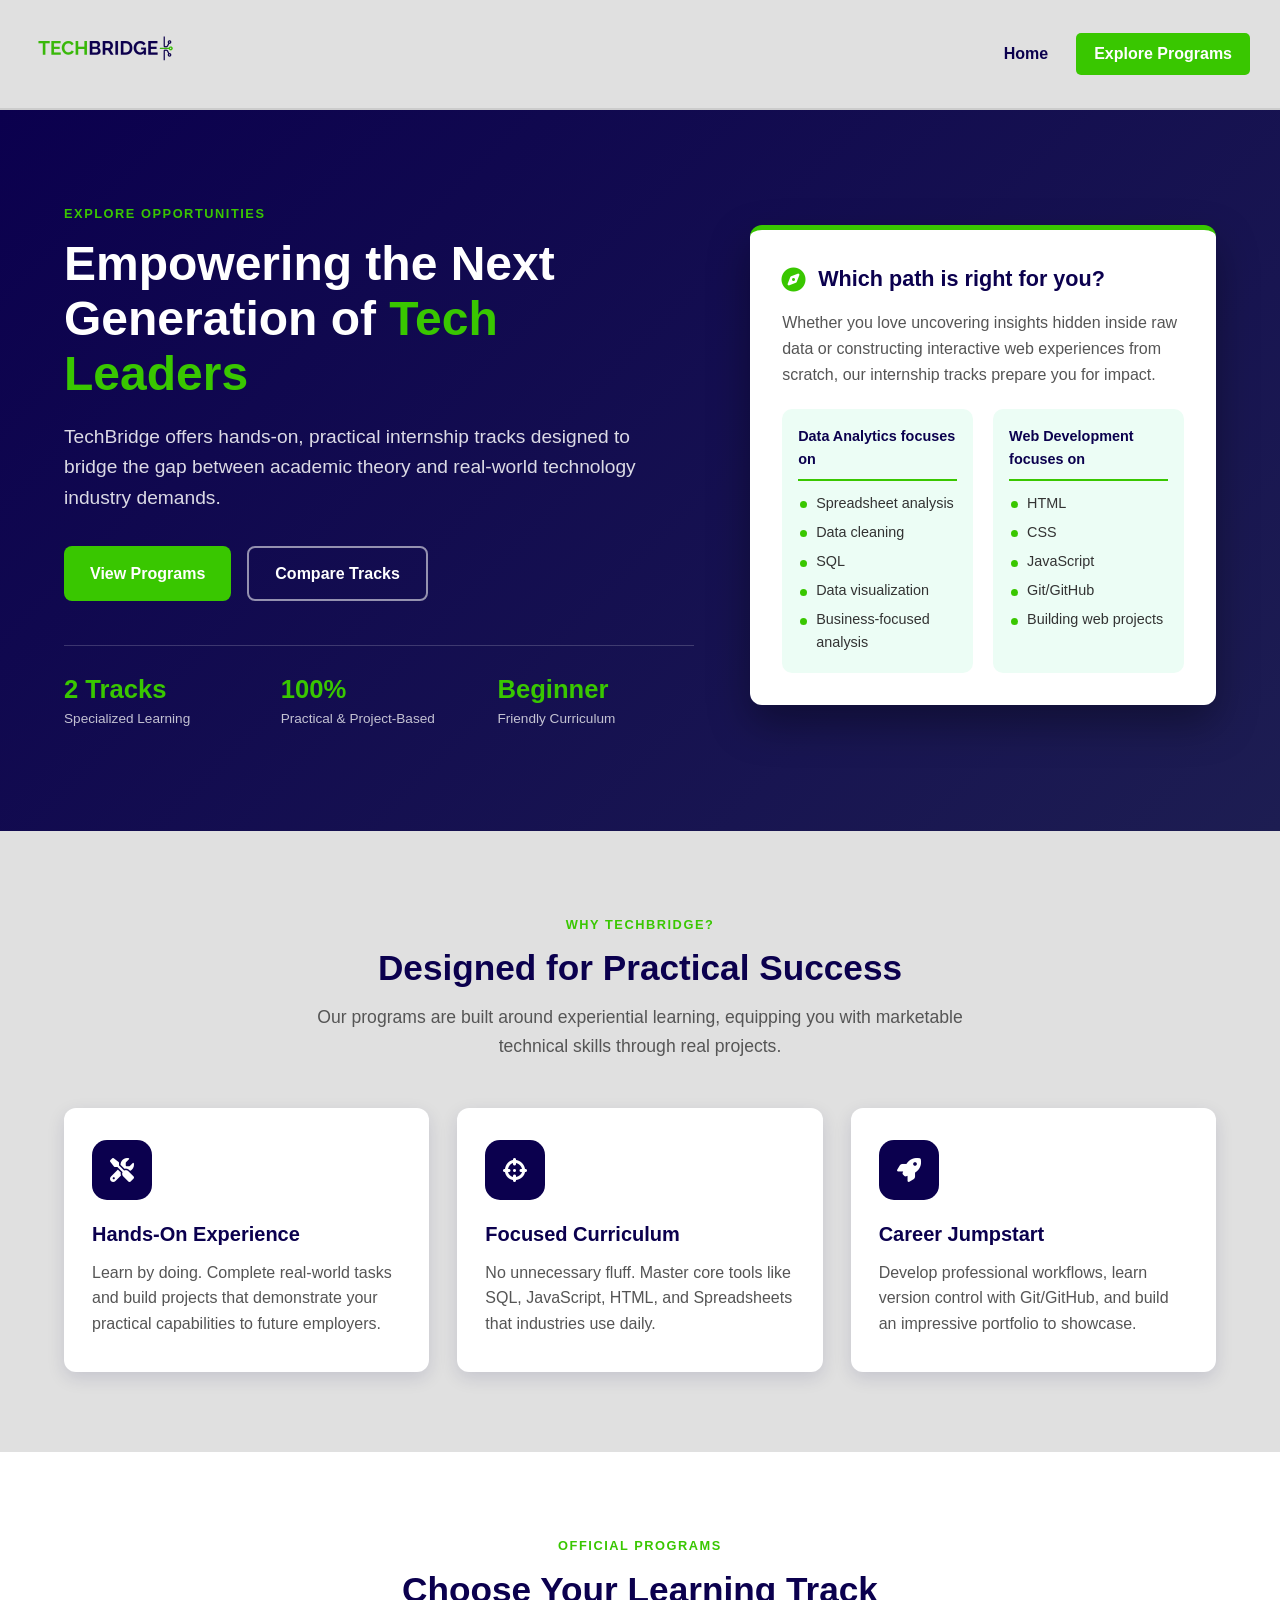
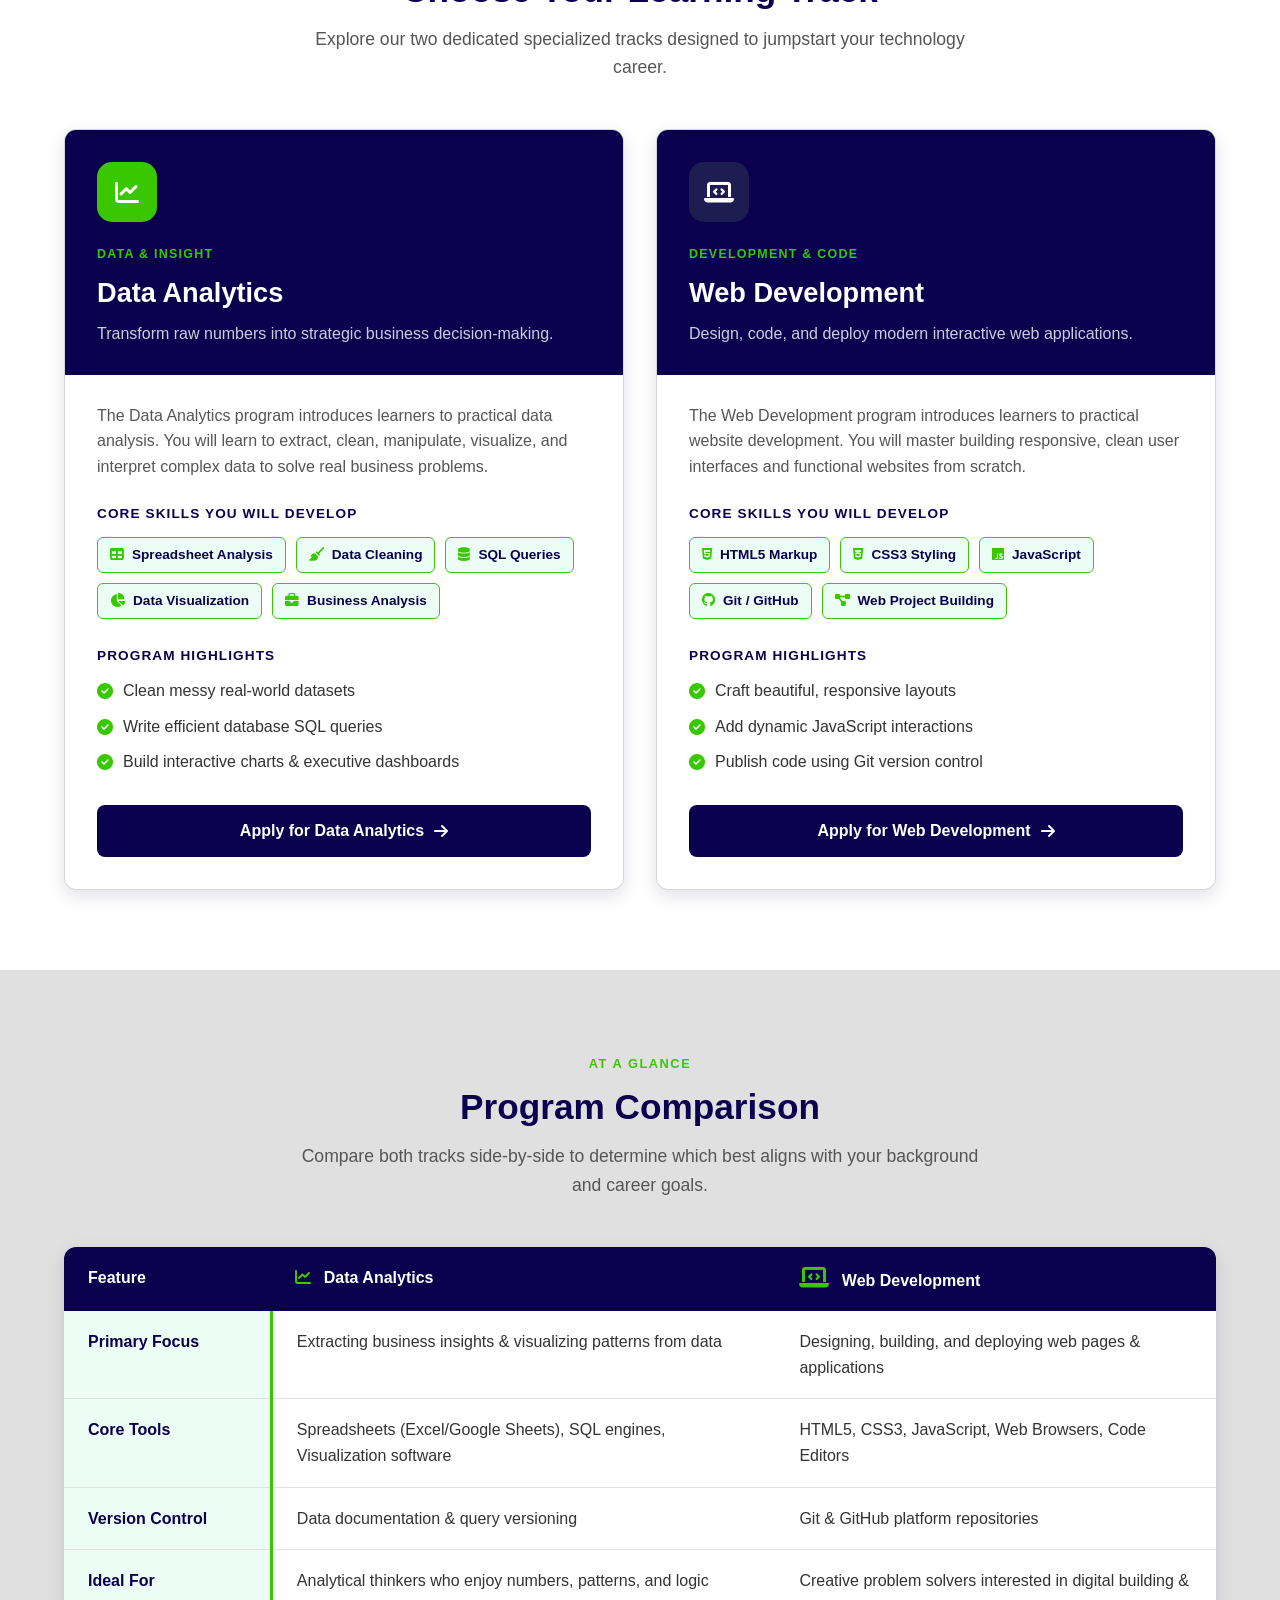
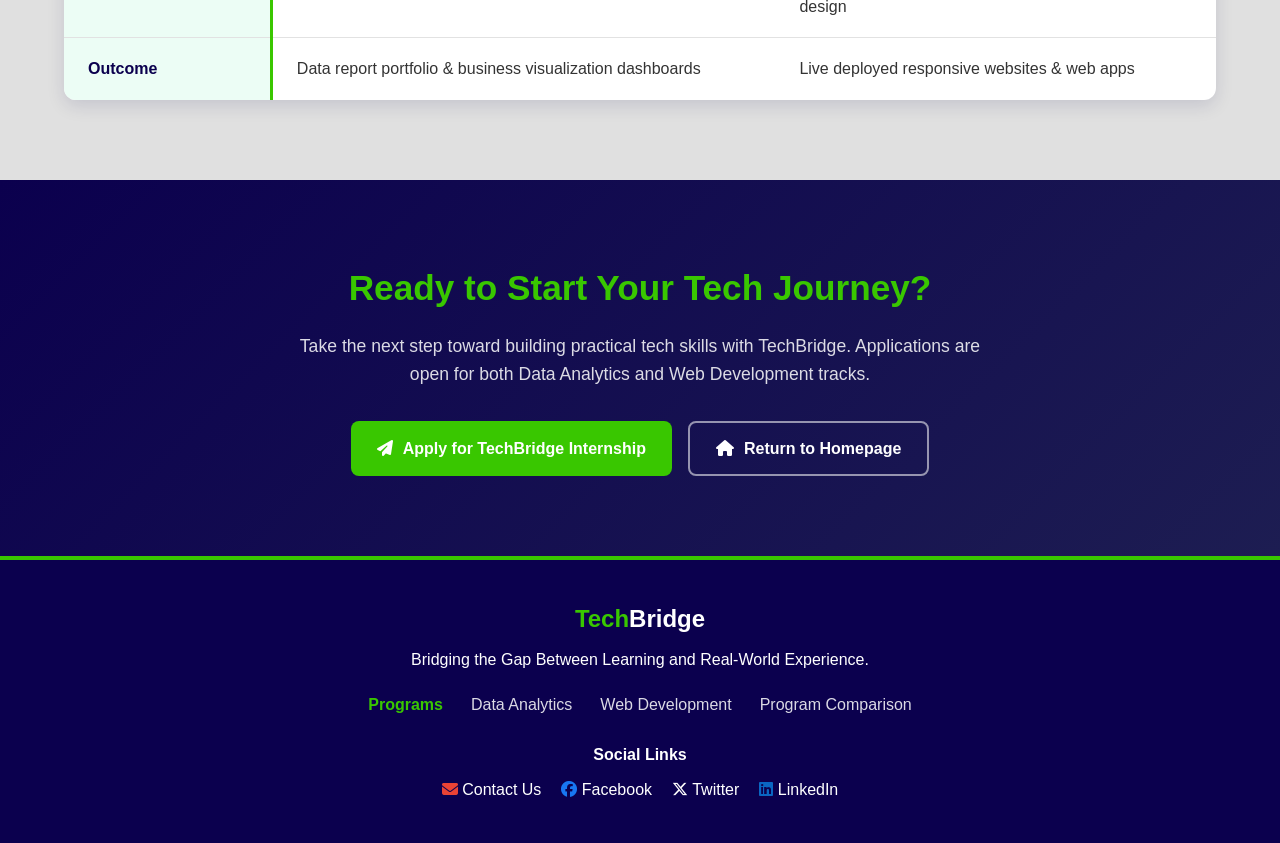
==== programs.html @ 1fd3723b "Add navigation and footer sections; create programs page with CSS styles" ====
<!DOCTYPE html>
<html lang="en">
<head>
    <meta charset="UTF-8">
    <meta name="viewport" content="width=device-width, initial-scale=1.0">
    <title>Programs | TechBridge</title>
    <link rel="stylesheet" href="https://cdnjs.cloudflare.com/ajax/libs/font-awesome/6.5.2/css/all.min.css">
    <link rel="shortcut icon" href="./images/techbridge-logo.png" type="image/x-icon">
    <link rel="stylesheet" href="index.css">
    <link rel="stylesheet" href="programs.css">
</head>
<body class="programs-page">
    <header>
        <a href="index.html" class="logo">
            <img src="./images/techbridge-logo.png" alt="Tech Bridge Logo" width="150" height="100" style="object-fit: cover;">
        </a>
        <nav class="navbar">
            <ul class="nav-links">
                <li><a href="index.html">Home</a></li>
                <li><a href="programs.html" class="nav-btn">Explore Programs</a></li>
            </ul>
        </nav>
    </header>

    <main>
        <!-- HERO -->
        <section class="pg-hero">
            <div class="container hero-layout">
                <div class="hero-content">
                    <span class="eyebrow">Explore Opportunities</span>
                    <h1>Empowering the Next Generation of <span>Tech Leaders</span></h1>
                    <p class="lead">
                        TechBridge offers hands-on, practical internship tracks designed to bridge the gap between academic theory and real-world technology industry demands.
                    </p>
                    <div class="hero-actions">
                        <a href="#tracks" class="btn btn-primary">View Programs</a>
                        <a href="#compare" class="btn btn-outline">Compare Tracks</a>
                    </div>
                    <div class="hero-stats">
                        <div class="stat">
                            <p class="stat-value">2 Tracks</p>
                            <small>Specialized Learning</small>
                        </div>
                        <div class="stat">
                            <p class="stat-value">100&#37;</p>
                            <small>Practical &amp; Project&#8209;Based</small>
                        </div>
                        <div class="stat">
                            <p class="stat-value">Beginner</p>
                            <small>Friendly Curriculum</small>
                        </div>
                    </div>
                </div>

                <aside class="path-card">
                    <div class="path-card-header">
                        <i class="fa-solid fa-compass"></i>
                        <h2>Which path is right for you?</h2>
                    </div>
                    <p>
                        Whether you love uncovering insights hidden inside raw data or constructing interactive web experiences from scratch, our internship tracks prepare you for impact.
                    </p>
                    <div class="path-lists">
                        <dl>
                            <dt>Data Analytics focuses on</dt>
                            <dd>Spreadsheet analysis</dd>
                            <dd>Data cleaning</dd>
                            <dd>SQL</dd>
                            <dd>Data visualization</dd>
                            <dd>Business-focused analysis</dd>
                        </dl>
                        <dl>
                            <dt>Web Development focuses on</dt>
                            <dd>HTML</dd>
                            <dd>CSS</dd>
                            <dd>JavaScript</dd>
                            <dd>Git/GitHub</dd>
                            <dd>Building web projects</dd>
                        </dl>
                    </div>
                </aside>
            </div>
        </section>

        <!-- WHY TECHBRIDGE -->
        <section class="pg-section why">
            <div class="container">
                <div class="section-heading">
                    <span class="eyebrow">Why TechBridge?</span>
                    <h2>Designed for Practical Success</h2>
                    <p>
                        Our programs are built around experiential learning, equipping you with marketable technical skills through real projects.
                    </p>
                </div>

                <div class="feature-grid">
                    <article class="feature-card">
                        <div class="icon-badge"><i class="fa-solid fa-screwdriver-wrench"></i></div>
                        <h3>Hands-On Experience</h3>
                        <p>Learn by doing. Complete real-world tasks and build projects that demonstrate your practical capabilities to future employers.</p>
                    </article>
                    <article class="feature-card">
                        <div class="icon-badge"><i class="fa-solid fa-crosshairs"></i></div>
                        <h3>Focused Curriculum</h3>
                        <p>No unnecessary fluff. Master core tools like SQL, JavaScript, HTML, and Spreadsheets that industries use daily.</p>
                    </article>
                    <article class="feature-card">
                        <div class="icon-badge"><i class="fa-solid fa-rocket"></i></div>
                        <h3>Career Jumpstart</h3>
                        <p>Develop professional workflows, learn version control with Git/GitHub, and build an impressive portfolio to showcase.</p>
                    </article>
                </div>
            </div>
        </section>

        <!-- TRACKS -->
        <section class="pg-section tracks" id="tracks">
            <div class="container">
                <div class="section-heading">
                    <span class="eyebrow">Official Programs</span>
                    <h2>Choose Your Learning Track</h2>
                    <p>Explore our two dedicated specialized tracks designed to jumpstart your technology career.</p>
                </div>

                <div class="track-grid">
                    <!-- Data Analytics -->
                    <article class="track-card">
                        <div class="track-header">
                            <div class="icon-badge icon-badge-green"><i class="fa-solid fa-chart-line"></i></div>
                            <span class="track-tag">Data &amp; Insight</span>
                            <h3>Data Analytics</h3>
                            <p>Transform raw numbers into strategic business decision-making.</p>
                        </div>
                        <div class="track-body">
                            <p class="track-description">
                                The Data Analytics program introduces learners to practical data analysis. You will learn to extract, clean, manipulate, visualize, and interpret complex data to solve real business problems.
                            </p>

                            <h4>Core Skills You Will Develop</h4>
                            <ul class="skill-list">
                                <li><i class="fa-solid fa-table"></i> Spreadsheet Analysis</li>
                                <li><i class="fa-solid fa-broom"></i> Data Cleaning</li>
                                <li><i class="fa-solid fa-database"></i> SQL Queries</li>
                                <li><i class="fa-solid fa-chart-pie"></i> Data Visualization</li>
                                <li><i class="fa-solid fa-briefcase"></i> Business Analysis</li>
                            </ul>

                            <h4>Program Highlights</h4>
                            <ul class="highlight-list">
                                <li><i class="fa-solid fa-circle-check"></i> Clean messy real-world datasets</li>
                                <li><i class="fa-solid fa-circle-check"></i> Write efficient database SQL queries</li>
                                <li><i class="fa-solid fa-circle-check"></i> Build interactive charts &amp; executive dashboards</li>
                            </ul>

                            <a href="https://forms.gle/8EbdSy5ttGfLZfjv5?utm_source=chatgpt.com" type="button" class="track-btn">Apply for Data Analytics <i class="fa-solid fa-arrow-right"></i></a>
                        </div>
                    </article>

                    <!-- Web Development -->
                    <article class="track-card">
                        <div class="track-header">
                            <div class="icon-badge"><i class="fa-solid fa-laptop-code"></i></div>
                            <span class="track-tag">Development &amp; Code</span>
                            <h3>Web Development</h3>
                            <p>Design, code, and deploy modern interactive web applications.</p>
                        </div>
                        <div class="track-body">
                            <p class="track-description">
                                The Web Development program introduces learners to practical website development. You will master building responsive, clean user interfaces and functional websites from scratch.
                            </p>

                            <h4>Core Skills You Will Develop</h4>
                            <ul class="skill-list">
                                <li><i class="fa-brands fa-html5"></i> HTML5 Markup</li>
                                <li><i class="fa-brands fa-css3-alt"></i> CSS3 Styling</li>
                                <li><i class="fa-brands fa-js"></i> JavaScript</li>
                                <li><i class="fa-brands fa-github"></i> Git / GitHub</li>
                                <li><i class="fa-solid fa-diagram-project"></i> Web Project Building</li>
                            </ul>

                            <h4>Program Highlights</h4>
                            <ul class="highlight-list">
                                <li><i class="fa-solid fa-circle-check"></i> Craft beautiful, responsive layouts</li>
                                <li><i class="fa-solid fa-circle-check"></i> Add dynamic JavaScript interactions</li>
                                <li><i class="fa-solid fa-circle-check"></i> Publish code using Git version control</li>
                            </ul>

                            <a target="_blank" href="https://forms.gle/8EbdSy5ttGfLZfjv5?utm_source=chatgpt.com" type="button" class="track-btn">Apply for Web Development <i class="fa-solid fa-arrow-right"></i></a>
                        </div>
                    </article>
                </div>
            </div>
        </section>

        <!-- COMPARISON -->
        <section class="pg-section compare" id="compare">
            <div class="container">
                <div class="section-heading">
                    <span class="eyebrow">At A Glance</span>
                    <h2>Program Comparison</h2>
                    <p>Compare both tracks side-by-side to determine which best aligns with your background and career goals.</p>
                </div>

                <div class="table-wrap">
                    <table class="compare-table">
                        <thead>
                            <tr>
                                <th scope="col">Feature</th>
                                <th scope="col"><i class="fa-solid fa-chart-line"></i> Data Analytics</th>
                                <th scope="col"><i class="fa-solid fa-laptop-code"></i> Web Development</th>
                            </tr>
                        </thead>
                        <tbody>
                            <tr>
                                <th scope="row">Primary Focus</th>
                                <td>Extracting business insights &amp; visualizing patterns from data</td>
                                <td>Designing, building, and deploying web pages &amp; applications</td>
                            </tr>
                            <tr>
                                <th scope="row">Core Tools</th>
                                <td>Spreadsheets (Excel/Google Sheets), SQL engines, Visualization software</td>
                                <td>HTML5, CSS3, JavaScript, Web Browsers, Code Editors</td>
                            </tr>
                            <tr>
                                <th scope="row">Version Control</th>
                                <td>Data documentation &amp; query versioning</td>
                                <td>Git &amp; GitHub platform repositories</td>
                            </tr>
                            <tr>
                                <th scope="row">Ideal For</th>
                                <td>Analytical thinkers who enjoy numbers, patterns, and logic</td>
                                <td>Creative problem solvers interested in digital building &amp; design</td>
                            </tr>
                            <tr>
                                <th scope="row">Outcome</th>
                                <td>Data report portfolio &amp; business visualization dashboards</td>
                                <td>Live deployed responsive websites &amp; web apps</td>
                            </tr>
                        </tbody>
                    </table>
                </div>
            </div>
        </section>

        <!-- CALL TO ACTION -->
        <section class="pg-cta">
            <div class="container cta-inner">
                <h2>Ready to Start Your Tech Journey?</h2>
                <p>Take the next step toward building practical tech skills with TechBridge. Applications are open for both Data Analytics and Web Development tracks.</p>
                <div class="cta-actions">
                    <a target="_blank" href="https://forms.gle/8EbdSy5ttGfLZfjv5?utm_source=chatgpt.com" type="button" class="btn btn-primary"><i class="fa-solid fa-paper-plane"></i> Apply for TechBridge Internship</a>
                    <a href="index.html" class="btn btn-outline"><i class="fa-solid fa-house"></i> Return to Homepage</a>
                </div>
            </div>
        </section>
    </main>

    <section class="footer-section">
        <footer>
            <h2>Tech<span>Bridge</span></h2>
            <p>Bridging the Gap Between Learning and Real-World Experience.</p>
            <div class="footer-programs">
                <dl>
                    <dt><a href="programs.html">Programs</a></dt>
                    <dd><a href="#tracks">Data Analytics</a></dd>
                    <dd><a href="#tracks">Web Development</a></dd>
                    <dd><a href="#compare">Program Comparison</a></dd>
                </dl>
            </div>
            <div class="footer-links">
                <p>Social Links</p>
                <ul class="footer-social-links">
                    <li>
                        <a target="_blank" href="mailto:techbridgebaslink@gmail.com">
                        <i class="fa-solid fa-envelope icon"></i> Contact Us
                        </a>
                    </li>
                    <li>
                        <a target="_blank" href="https://www.facebook.com/p/Baselink-Services-100066771475783/">
                        <i class="fa-brands fa-facebook icon"></i> Facebook
                        </a>
                    </li>
                    <li>
                        <a target="_blank" href="https://twitter.com/techbridge">
                        <i class="fa-brands fa-x-twitter icon"></i> Twitter
                        </a>
                    </li>
                    <li>
                        <a target="_blank" href="https://www.linkedin.com/company/techbridge-services/">
                        <i class="fa-brands fa-linkedin icon"></i> LinkedIn
                        </a>
                    </li>
                </ul>
            </div>
        </footer>
    </section>
</body>
</html>
---- index.css ----
* {
    margin: 0;
    border: 0;
    box-sizing: border-box;
}

:root {
    --primary-color: #39c700;
    --secondary-color: #0b004e;
    --accent-color: white;
    --background-color: #E0E0E0;
}

a {
    text-decoration: none;
    color: inherit;
}

body {
    font-family: Arial, sans-serif;
    line-height: 1.6;
    background-color: var(--background-color);
    color: #333;
}

header {
    border-bottom: 2px solid #ccc;
    position: sticky;
    top: 0;
    background-color: var(--background-color);
    display: flex;
    justify-content: space-between;
    align-items: center;
    padding: 0 30px;
    margin-bottom: 20px;
    z-index: 50;
}

.navbar {
    display: flex;
    align-items: center;
}

.nav-links {
    list-style: none;
    padding: 0;
    display: flex;
    align-items: center;
    gap: 10px;
}

.nav-links a {
    display: inline-block;
    padding: 8px 18px;
    border-radius: 5px;
    font-weight: bold;
    color: var(--secondary-color);
    transition: background-color 0.3s ease, color 0.3s ease;
}

.nav-links a:hover {
    background-color: rgba(11, 0, 78, 0.08);
    color: var(--primary-color);
}

.nav-links a.nav-btn {
    background-color: var(--primary-color);
    color: var(--accent-color);
}

.nav-links a.nav-btn:hover {
    background-color: #2a9400;
    color: var(--accent-color);
}

@media (max-width: 768px) {
    header {
        padding: 0 15px;
    }

    .nav-links {
        gap: 4px;
    }

    .nav-links a {
        padding: 6px 10px;
        font-size: 0.9rem;
    }
}

.hero {
    display: flex;
    flex-direction: column;
    align-items: center;
    justify-content: center;
    margin-bottom: 20px;
    gap: 20px;
    padding: 20px;
}

.hero-title {
    font-size: 2.5rem;
    color: var(--secondary-color);
}

.hero-title span {
    color: var(--primary-color);
}

.hero-description {
    font-size: large;
}

.tagline {
    font-size: 1.2rem;
    color: #555;
    margin-top: 10px;
    border-left: 3px solid var(--primary-color);
    padding-left: 10px;
    border-top-left-radius: 5px;
    border-bottom-left-radius: 5px;
}

.hero-buttons {
    display: flex;
    gap: 15px;
    margin-top: 20px;
}

.hero-button {
    display: inline-block;
    background-color: var(--primary-color);
    color: var(--accent-color);
    padding: 10px 20px;
    border-radius: 5px;
}

.fa-clock {
    color: #0a6cff;
}

.fa-bullseye {
    color: #ef4444;
}

.fa-certificate {
    color: #f59e0b;
}

.fa-users {
    color: #25d366;
}

.fa-com {
    color: var(--accent-color);
}

.overview-section {
    padding: 20px;
    width: 100%;
    max-width: 1200px;
    margin: 0 auto;
}

.overview {
    border-radius: 10px;
    padding: 20px;
    background-color: var(--secondary-color);
    color: var(--accent-color);
    box-shadow: 0 6px 10px rgba(0, 0, 0, 0.8);
}

.overview h2 {
    margin-bottom: 15px;
    color: var(--primary-color);
}

.overview div {
    margin-bottom: 10px;
    display: flex;
    align-items: center;
    gap: 10px;
}

.programs {
    display: flex;
    flex-wrap: wrap;
    justify-content: space-around;
    padding: 20px;
    width: 100%;
    max-width: 1200px;
    margin: 0 auto;
}

.programs-header {
    text-align: center;
    margin-bottom: 20px;
}

.program-cards {
    display: flex;
    flex-direction: row;
    gap: 20px;
}

.program-card {
    border: 1px solid #ccc;
    border-radius: 10px;
    width: 430px;
    padding: 30px;
    margin: 10px;
    background-color: var(--accent-color);
    box-shadow: 0 6px 10px rgba(0, 0, 0, 0.8);
    transition: transform 0.3s ease, border-color 0.3s ease;
}

.program-card:hover {
    transform: scale(.97);
    border: 1px solid var(--primary-color);
}

.program-header-tag {
    color: var(--primary-color);
}

.program-header-description {
    font-size: 1.25rem;
    color: var(--secondary-color);
}

.program-icon {
    background-color: var(--secondary-color);
    color: var(--accent-color);
    width: 60px;
    height: 60px;
    display: flex;
    align-items: center;
    justify-content: center;
    border-radius: 25%;
    margin: 10px 0;
}

.program-icon-data {
    background-color: var(--primary-color);
    color: var(--accent-color);
    width: 60px;
    height: 60px;
    display: flex;
    align-items: center;
    justify-content: center;
    border-radius: 25%;
    margin: 10px 0;
}

.fa-laptop-code {
    font-size: 1.5rem;
    color: var(--accent-color);
}

.fa-chart-line {
    color: var(--accent-color);
}

.program-card-data {
    display: flex;
    flex-direction: column;
    align-items: center;
    justify-content: center;
    gap: 10px;
}

.program-card-title {
    font-size: 1.5rem;
    margin-bottom: 10px;
    color: var(--secondary-color);
    font-weight: bold;
}

.program-card-skills span {
    display: inline-block;
    border: 1px solid var(--primary-color);
    color: var(--secondary-color);
    padding: 5px 10px;
    border-radius: 5px;
    margin: 5px 0;
    font-size: 12.5px;
    font-weight: bold;
}

.program-card-button {
    align-self: flex-start;
    background-color: var(--secondary-color);
    color: var(--accent-color);
    width: 100%;
    font-size: 1rem;
    padding: 10px 20px;
    border-radius: 5px;
    margin-top: 10px;
}

.internship-section {
    background-color: var(--secondary-color);
    color: var(--accent-color);
    padding: 20px;
    display: flex;
    flex-direction: column;
    align-items: center;
    gap: 40px;
}

.internship h2 {
    font-size: 3rem;
}

.internship-title {
    color: var(--primary-color);
    margin-bottom: 10px;
    font-size: .85rem;
    text-transform: uppercase;
}

.internship-description {
    font-size: 1.2rem;
    margin-bottom: 15px;
}

.fa-award {
    color: #f59e0b;
}

.internship-benefits {
    display: flex;
    flex-direction: column;
    gap: 10px;
    border: 1px solid transparent;
    padding: 20px;
    border-radius: 10px;
    background-color: rgb(29, 29, 82);
    margin-bottom: 15px;
}

.internship-benefit-header {
    font-size: 1.5rem;
    display: flex;
    align-items: center;
    gap: 10px;
    justify-content: center;
    margin-bottom: 10px;
    color: var(--primary-color);
}

.internship-framework {
    background-color: var(--accent-color);
    border-radius: 20px;
    padding: 20px;
    width: 30%;
}

.internship-framework h3 {
    color: var(--secondary-color);
    padding: 10px;
    font-size: 1.5rem;
    margin-bottom: 10px;
    border-bottom: 1px solid var(--primary-color);
    border-bottom-left-radius: 10px;
    border-bottom-right-radius: 10px;
}

.framework-benefits {
    color: var(--secondary-color);
    display: flex;
    flex-direction: column;
    gap: 10px;
}

.framework-benefit {
    display: flex;
    align-items: center;
    gap: 10px;
}

.fa-check {
    color: var(--primary-color);
}

.connect-section {
    background-color: #ECFDF5;
    color: var(--secondary-color);
}

.connect {
    display: flex;
    flex-direction: column;
    align-items: center;
    justify-content: center;
    padding: 20px;
    gap: 20px;
}

.fa-whatsapp {
    color: #25d366;
    font-size: 5rem;
}

.footer-section {
    background-color: var(--secondary-color);
    color: var(--accent-color);
    padding: 40px 20px;
    text-align: center;
}

footer h2 {
    color: var(--primary-color);
}

footer h2 > span {
    color: var(--accent-color);
}

.footer-section h2 {
    margin-bottom: 8px;
}

.footer-section p {
    margin-bottom: 20px;
}

.footer-links p {
    font-weight: bold;
    margin-bottom: 10px;
}

.footer-social-links {
    list-style: none;
    padding: 0;
    margin: 0;
    display: flex;
    justify-content: center;
    gap: 20px;
    flex-wrap: wrap;
}

.footer-social-links a {
    text-decoration: none;
    color: inherit;
    transition: opacity 0.3s ease;
}

.footer-social-links a:hover {
    opacity: 0.7;
}

.fa-envelope { color: #ea4335; }
.fa-facebook { color: #1877f2; }
.fa-x-twitter { color: #fffefe; }
.fa-linkedin { color: #0a66c2; }

@media (max-width: 768px) {
    .program-cards {
        flex-direction: column;
        align-items: center;
    }

    .program-card {
        width: 100%;
        max-width: 430px;
        box-sizing: border-box;
    }

    .internship-framework {
        width: 100%;
    }
}

@keyframes fade-in-down {
    from { opacity: 0; translate: 0 -60px; }
    to   { opacity: 1; translate: 0 0; }
}

.hero > * {
    animation: fade-in-down 0.8s ease both;
}
.hero > :nth-child(2) { animation-delay: 0.15s; }
.hero > :nth-child(3) { animation-delay: 0.3s; }
.hero > :nth-child(4) { animation-delay: 0.45s; }

@supports (animation-timeline: view()) {
    .overview,
    .programs-header,
    .program-card,
    .internship,
    .internship-framework,
    .connect {
        animation: fade-in-down linear both;
        animation-timeline: view();
        animation-range: entry 0% entry 60%;
    }
}

.hero-button,
.program-card-button {
    background-image: linear-gradient(var(--hover-color), var(--hover-color));
    background-repeat: no-repeat;
    background-position: left;
    background-size: 0% 100%;
    transition: background-size 0.4s ease;
    cursor: pointer;
    text-align: center;
}

.hero-button {
    --hover-color: #2a9400; 
}

.program-card-button {
    --hover-color: var(--primary-color); 
}

.hero-button:hover,
.program-card-button:hover {
    background-size: 100% 100%;
}
---- programs.css ----
:root {
    --navy-soft: #1d1d52;          
    --green-dark: #2a9400;         
    --green-tint: #ECFDF5;         
    --text-muted: #555;
    --card-shadow: 0 6px 18px rgba(11, 0, 78, 0.12);
    --card-shadow-hover: 0 12px 28px rgba(11, 0, 78, 0.22);
    --radius: 12px;
}

html {
    scroll-behavior: smooth;
    scroll-padding-top: 90px;      
}

.container {
    width: 100%;
    max-width: 1200px;
    margin: 0 auto;
    padding: 0 24px;
}

/* ---------- Shared typography ---------- */

.eyebrow {
    display: inline-block;
    font-size: 0.8rem;
    font-weight: bold;
    letter-spacing: 0.12em;
    text-transform: uppercase;
    color: var(--primary-color);
    margin-bottom: 12px;
}

.section-heading {
    max-width: 700px;
    margin: 0 auto 48px;
    text-align: center;
}

.section-heading h2 {
    font-size: 2.2rem;
    line-height: 1.2;
    color: var(--secondary-color);
    margin-bottom: 14px;
}

.section-heading p {
    font-size: 1.1rem;
    color: var(--text-muted);
}

.pg-section {
    padding: 80px 0;
}

/* ---------- Buttons ---------- */

.btn,
.track-btn {
    display: inline-flex;
    align-items: center;
    justify-content: center;
    gap: 10px;
    font-family: inherit;
    font-size: 1rem;
    font-weight: bold;
    padding: 13px 26px;
    border-radius: 8px;
    cursor: pointer;
    transition: background-color 0.3s ease, color 0.3s ease,
                border-color 0.3s ease, transform 0.2s ease;
}

.btn:hover,
.track-btn:hover {
    transform: translateY(-2px);
}

.btn-primary {
    background-color: var(--primary-color);
    color: var(--accent-color);
}

.btn-primary:hover {
    background-color: var(--green-dark);
}

.btn-outline {
    background-color: transparent;
    color: var(--accent-color);
    border: 2px solid rgba(255, 255, 255, 0.55);
}

.btn-outline:hover {
    border-color: var(--primary-color);
    color: var(--primary-color);
}

/* ---------- Hero ---------- */

.pg-hero {
    background: linear-gradient(135deg, var(--secondary-color) 0%, var(--navy-soft) 100%);
    color: var(--accent-color);
    padding: 90px 0 100px;
    margin-top: -20px;   
}

.hero-layout {
    display: grid;
    grid-template-columns: 1.15fr 0.85fr;
    gap: 56px;
    align-items: center;
}

.hero-content h1 {
    font-size: 3rem;
    line-height: 1.15;
    margin-bottom: 20px;
}

.hero-content h1 span {
    color: var(--primary-color);
}

.lead {
    font-size: 1.2rem;
    color: rgba(255, 255, 255, 0.85);
    max-width: 580px;
}

.hero-actions {
    display: flex;
    flex-wrap: wrap;
    gap: 16px;
    margin: 32px 0 44px;
}

.hero-stats {
    display: grid;
    grid-template-columns: repeat(3, 1fr);
    gap: 20px;
    padding-top: 28px;
    border-top: 1px solid rgba(255, 255, 255, 0.18);
}

.stat-value {
    font-size: 1.6rem;
    font-weight: bold;
    color: var(--primary-color);
    line-height: 1.2;
}

.stat small {
    color: rgba(255, 255, 255, 0.75);
    font-size: 0.85rem;
}

/* "Which path" card inside hero */

.path-card {
    background-color: var(--accent-color);
    color: #333;
    border-radius: var(--radius);
    padding: 32px;
    border-top: 5px solid var(--primary-color);
    box-shadow: 0 18px 40px rgba(0, 0, 0, 0.35);
}

.path-card-header {
    display: flex;
    align-items: center;
    gap: 12px;
    margin-bottom: 14px;
}

.path-card-header i {
    font-size: 1.5rem;
    color: var(--primary-color);
}

.path-card-header h2 {
    font-size: 1.35rem;
    color: var(--secondary-color);
}

.path-card > p {
    color: var(--text-muted);
    margin-bottom: 22px;
}

.path-lists {
    display: grid;
    grid-template-columns: 1fr 1fr;
    gap: 20px;
}

.path-lists dl {
    background-color: var(--green-tint);
    border-radius: 10px;
    padding: 16px;
}

.path-lists dt {
    font-weight: bold;
    font-size: 0.9rem;
    color: var(--secondary-color);
    margin-bottom: 8px;
    padding-bottom: 8px;
    border-bottom: 2px solid var(--primary-color);
}

.path-lists dd {
    font-size: 0.9rem;
    padding: 3px 0 3px 18px;
    position: relative;
}

.path-lists dd::before {
    content: "";
    position: absolute;
    left: 2px;
    top: 0.85em;
    width: 7px;
    height: 7px;
    border-radius: 50%;
    background-color: var(--primary-color);
}

/* ---------- Icon badge (shared) ---------- */

.icon-badge {
    width: 60px;
    height: 60px;
    display: flex;
    align-items: center;
    justify-content: center;
    border-radius: 25%;
    background-color: var(--secondary-color);
    color: var(--accent-color);
    font-size: 1.5rem;
    margin-bottom: 18px;
}

.icon-badge i {
    color: inherit;                
    font-size: inherit;
}

.icon-badge-green {
    background-color: var(--primary-color);
}

/* ---------- Why TechBridge ---------- */

.feature-grid {
    display: grid;
    grid-template-columns: repeat(3, 1fr);
    gap: 28px;
}

.feature-card {
    background-color: var(--accent-color);
    border-radius: var(--radius);
    padding: 32px 28px;
    box-shadow: var(--card-shadow);
    border-bottom: 4px solid transparent;
    transition: transform 0.3s ease, box-shadow 0.3s ease, border-color 0.3s ease;
}

.feature-card:hover {
    transform: translateY(-6px);
    box-shadow: var(--card-shadow-hover);
    border-bottom-color: var(--primary-color);
}

.feature-card h3 {
    font-size: 1.25rem;
    color: var(--secondary-color);
    margin-bottom: 10px;
}

.feature-card p {
    color: var(--text-muted);
}

/* ---------- Tracks ---------- */

.tracks {
    background-color: var(--accent-color);
}

.track-grid {
    display: grid;
    grid-template-columns: repeat(2, 1fr);
    gap: 32px;
    align-items: stretch;
}

.track-card {
    display: flex;
    flex-direction: column;
    background-color: var(--accent-color);
    border: 1px solid #d5d5d5;
    border-radius: var(--radius);
    overflow: hidden;
    box-shadow: var(--card-shadow);
    transition: transform 0.3s ease, box-shadow 0.3s ease, border-color 0.3s ease;
}

.track-card:hover {
    transform: translateY(-6px);
    border-color: var(--primary-color);
    box-shadow: var(--card-shadow-hover);
}

.track-header {
    background-color: var(--secondary-color);
    color: var(--accent-color);
    padding: 32px 32px 28px;
}

.track-header .icon-badge {
    background-color: var(--navy-soft);
}

.track-header .icon-badge-green {
    background-color: var(--primary-color);
}

.track-tag {
    display: inline-block;
    font-size: 0.78rem;
    font-weight: bold;
    letter-spacing: 0.1em;
    text-transform: uppercase;
    color: var(--primary-color);
    margin-bottom: 6px;
}

.track-header h3 {
    font-size: 1.7rem;
    margin-bottom: 6px;
}

.track-header p {
    color: rgba(255, 255, 255, 0.8);
}

.track-body {
    display: flex;
    flex-direction: column;
    flex: 1;
    padding: 28px 32px 32px;
}

.track-description {
    color: var(--text-muted);
    margin-bottom: 24px;
}

.track-body h4 {
    font-size: 0.85rem;
    font-weight: bold;
    letter-spacing: 0.08em;
    text-transform: uppercase;
    color: var(--secondary-color);
    margin-bottom: 12px;
}

.skill-list {
    list-style: none;
    padding: 0;
    display: flex;
    flex-wrap: wrap;
    gap: 10px;
    margin-bottom: 26px;
}

.skill-list li {
    display: inline-flex;
    align-items: center;
    gap: 8px;
    font-size: 0.85rem;
    font-weight: bold;
    color: var(--secondary-color);
    background-color: var(--green-tint);
    border: 1px solid var(--primary-color);
    border-radius: 6px;
    padding: 6px 12px;
}

.skill-list i {
    color: var(--primary-color);
}

.highlight-list {
    list-style: none;
    padding: 0;
    display: flex;
    flex-direction: column;
    gap: 10px;
    margin-bottom: 30px;
}

.highlight-list li {
    display: flex;
    align-items: flex-start;
    gap: 10px;
    color: #333;
}

.highlight-list i {
    color: var(--primary-color);
    margin-top: 5px;
}

.track-btn {
    margin-top: auto;              
    width: 100%;
    background-color: var(--secondary-color);
    color: var(--accent-color);
}

.track-btn:hover {
    background-color: var(--primary-color);
}

/* ---------- Comparison table ---------- */

.table-wrap {
    overflow-x: auto;
    border-radius: var(--radius);
    box-shadow: var(--card-shadow);
    background-color: var(--accent-color);
}

.compare-table {
    width: 100%;
    min-width: 720px;
    border-collapse: collapse;
    text-align: left;
}

.compare-table thead th {
    background-color: var(--secondary-color);
    color: var(--accent-color);
    font-size: 1rem;
    padding: 18px 24px;
    white-space: nowrap;
}

.compare-table thead th i {
    color: var(--primary-color);
    margin-right: 8px;
}

.compare-table th[scope="row"] {
    width: 18%;
    font-weight: bold;
    color: var(--secondary-color);
    background-color: var(--green-tint);
    border-right: 3px solid var(--primary-color);
}

.compare-table th,
.compare-table td {
    padding: 18px 24px;
    vertical-align: top;
}

.compare-table tbody tr {
    border-bottom: 1px solid #e2e2e2;
    transition: background-color 0.25s ease;
}

.compare-table tbody tr:last-child {
    border-bottom: 0;
}

.compare-table tbody tr:hover td {
    background-color: #f6fff1;
}

/* ---------- Call to action ---------- */

.pg-cta {
    background: linear-gradient(135deg, var(--secondary-color) 0%, var(--navy-soft) 100%);
    color: var(--accent-color);
    padding: 80px 0;
    text-align: center;
}

.cta-inner {
    max-width: 760px;
}

.pg-cta h2 {
    font-size: 2.2rem;
    color: var(--primary-color);
    margin-bottom: 16px;
}

.pg-cta p {
    font-size: 1.1rem;
    color: rgba(255, 255, 255, 0.85);
    margin-bottom: 32px;
}

.cta-actions {
    display: flex;
    flex-wrap: wrap;
    justify-content: center;
    gap: 16px;
}

/* ---------- Footer (extends index.css) ---------- */

.programs-page .footer-section {
    position: static;             
    border-top: 4px solid var(--primary-color);
}

.footer-programs {
    margin-bottom: 24px;
}

.footer-programs dl {
    display: flex;
    flex-wrap: wrap;
    justify-content: center;
    align-items: center;
    gap: 8px 28px;
}

.footer-programs dt {
    font-weight: bold;
    color: var(--primary-color);
}

.footer-programs dd a {
    opacity: 0.85;
    transition: opacity 0.3s ease, color 0.3s ease;
}

.footer-programs dd a:hover {
    opacity: 1;
    color: var(--primary-color);
}

/* ---------- Responsive ---------- */

@media (max-width: 992px) {
    .hero-layout {
        grid-template-columns: 1fr;
        gap: 44px;
    }

    .hero-content h1 {
        font-size: 2.5rem;
    }

    .feature-grid {
        grid-template-columns: 1fr;
    }

    .track-grid {
        grid-template-columns: 1fr;
    }
}

@media (max-width: 600px) {
    .container {
        padding: 0 16px;
    }

    .pg-hero {
        padding: 60px 0 70px;
    }

    .pg-section,
    .pg-cta {
        padding: 56px 0;
    }

    .hero-content h1 {
        font-size: 2rem;
    }

    .section-heading h2,
    .pg-cta h2 {
        font-size: 1.7rem;
    }

    .hero-stats {
        grid-template-columns: 1fr;
        gap: 14px;
    }

    .path-card {
        padding: 24px 20px;
    }

    .path-lists {
        grid-template-columns: 1fr;
    }

    .track-header,
    .track-body {
        padding-left: 22px;
        padding-right: 22px;
    }

    .btn,
    .hero-actions .btn,
    .cta-actions .btn {
        width: 100%;
    }
}

/* Respect users who prefer reduced motion */
@media (prefers-reduced-motion: reduce) {
    html {
        scroll-behavior: auto;
    }

    .btn,
    .track-btn,
    .feature-card,
    .track-card {
        transition: none;
    }
}
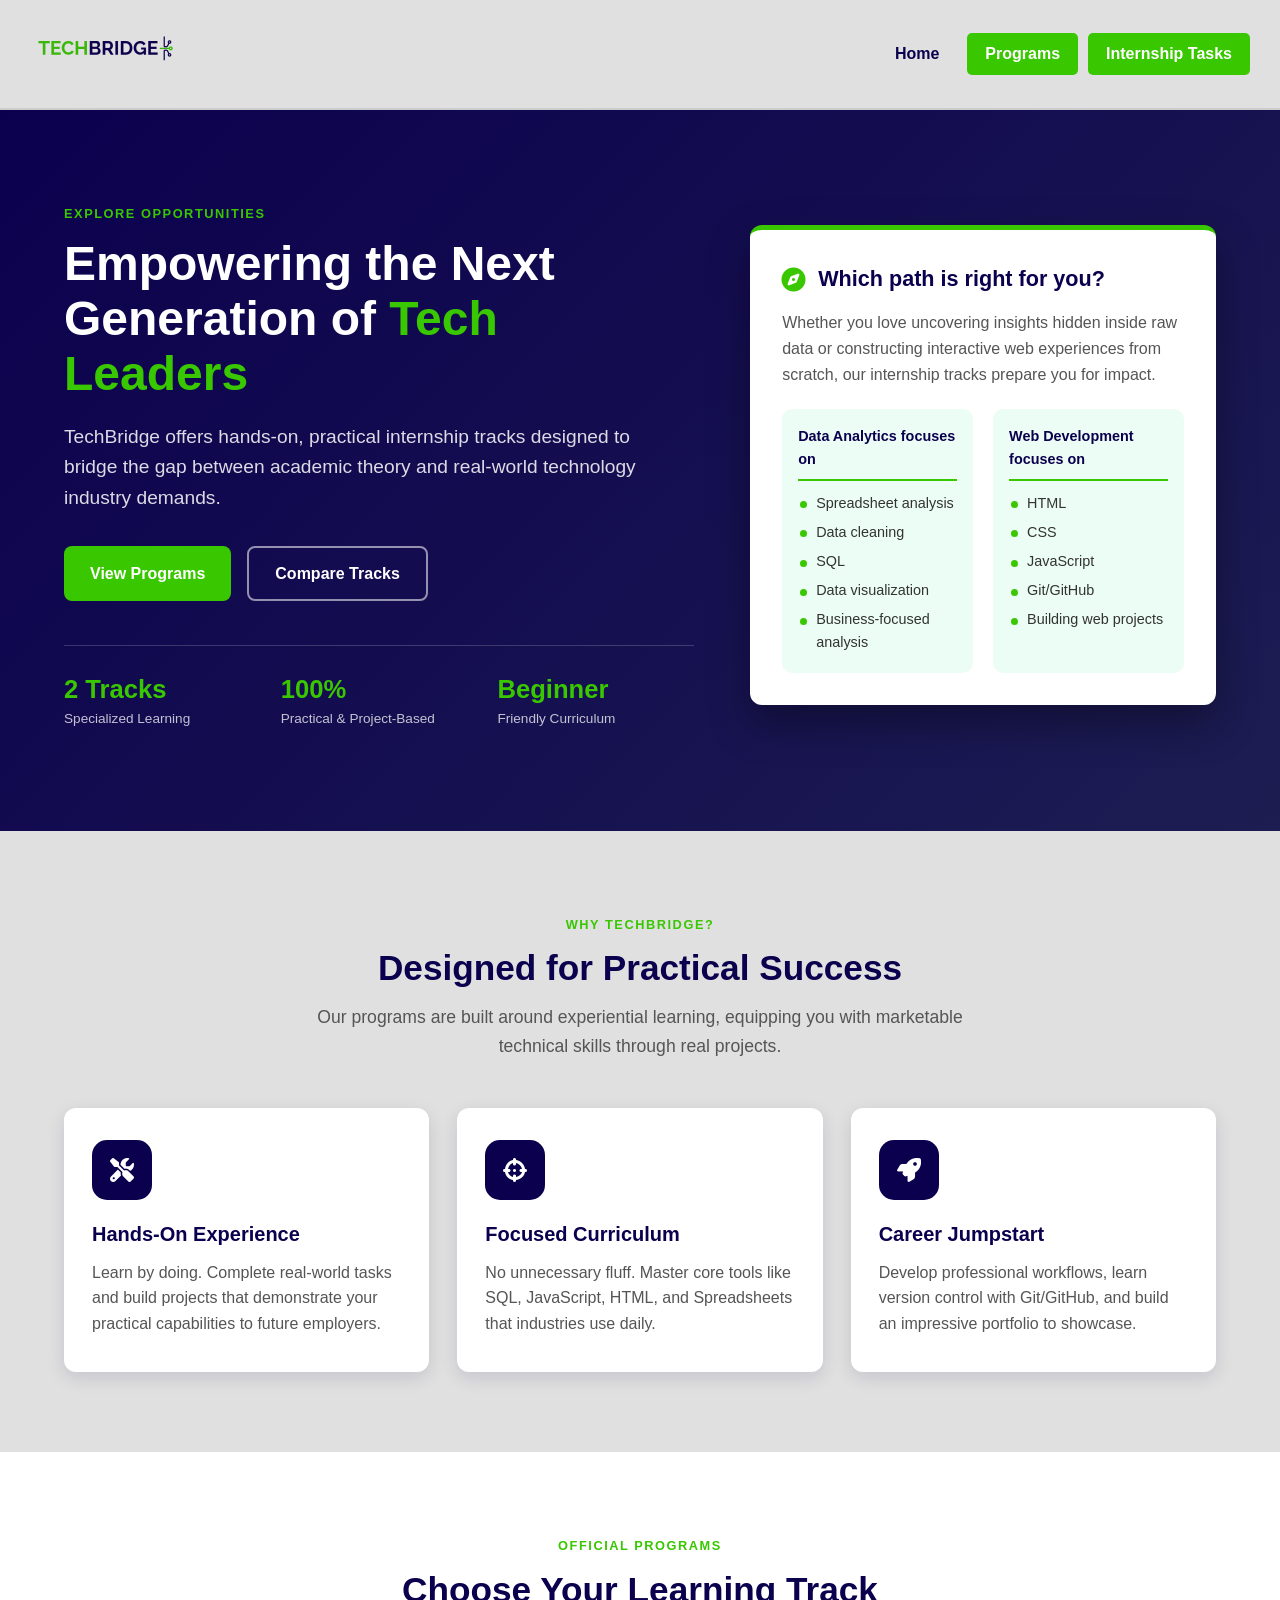
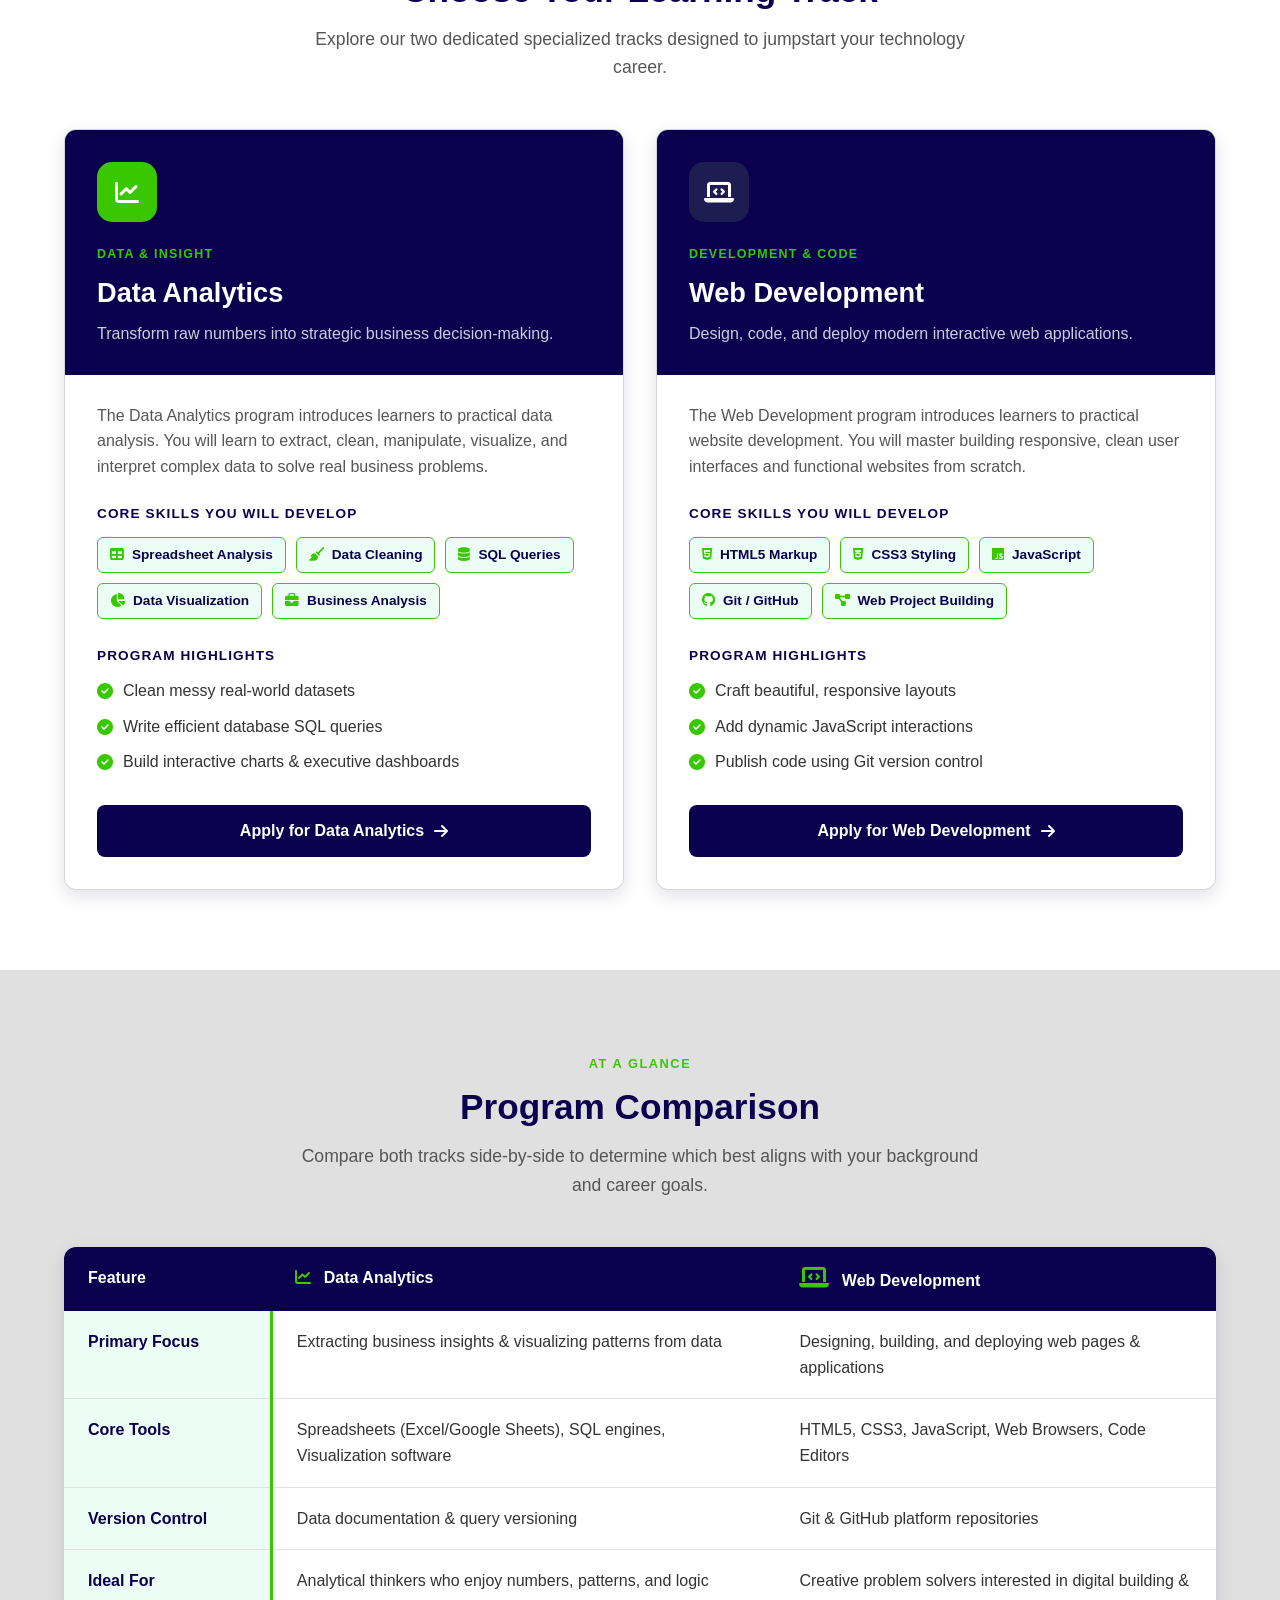
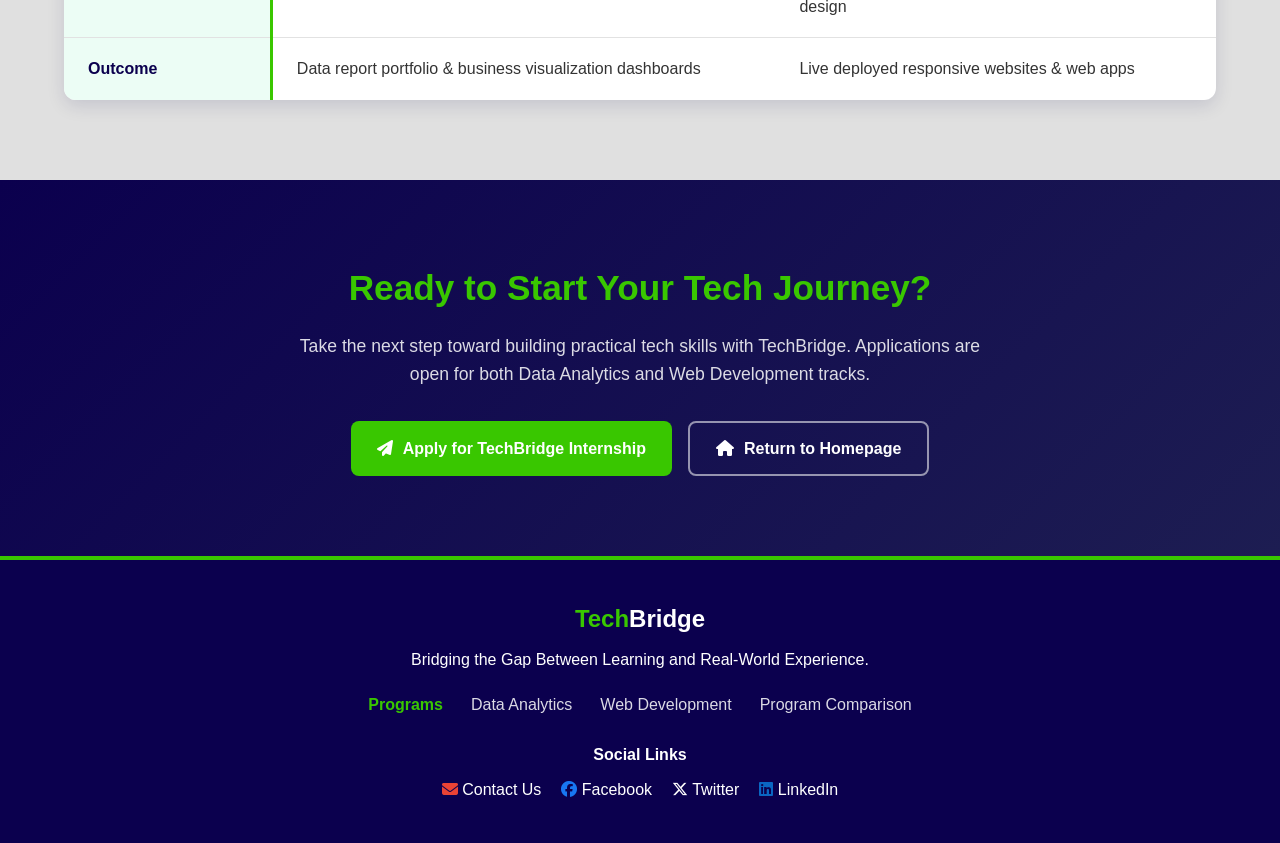
==== commit 4eee0e93: "Add tasks.html: Create a comprehensive roadmap for the TechBridge 30-Day Web Development Track, deta" ====
--- a/programs.html
+++ b/programs.html
@@ -17,7 +17,8 @@
         <nav class="navbar">
             <ul class="nav-links">
                 <li><a href="index.html">Home</a></li>
-                <li><a href="programs.html" class="nav-btn">Explore Programs</a></li>
+                <li><a href="programs.html" class="nav-btn">Programs</a></li>
+                <li><a href="tasks.html" class="nav-btn">Internship Tasks</a></li>
             </ul>
         </nav>
     </header>
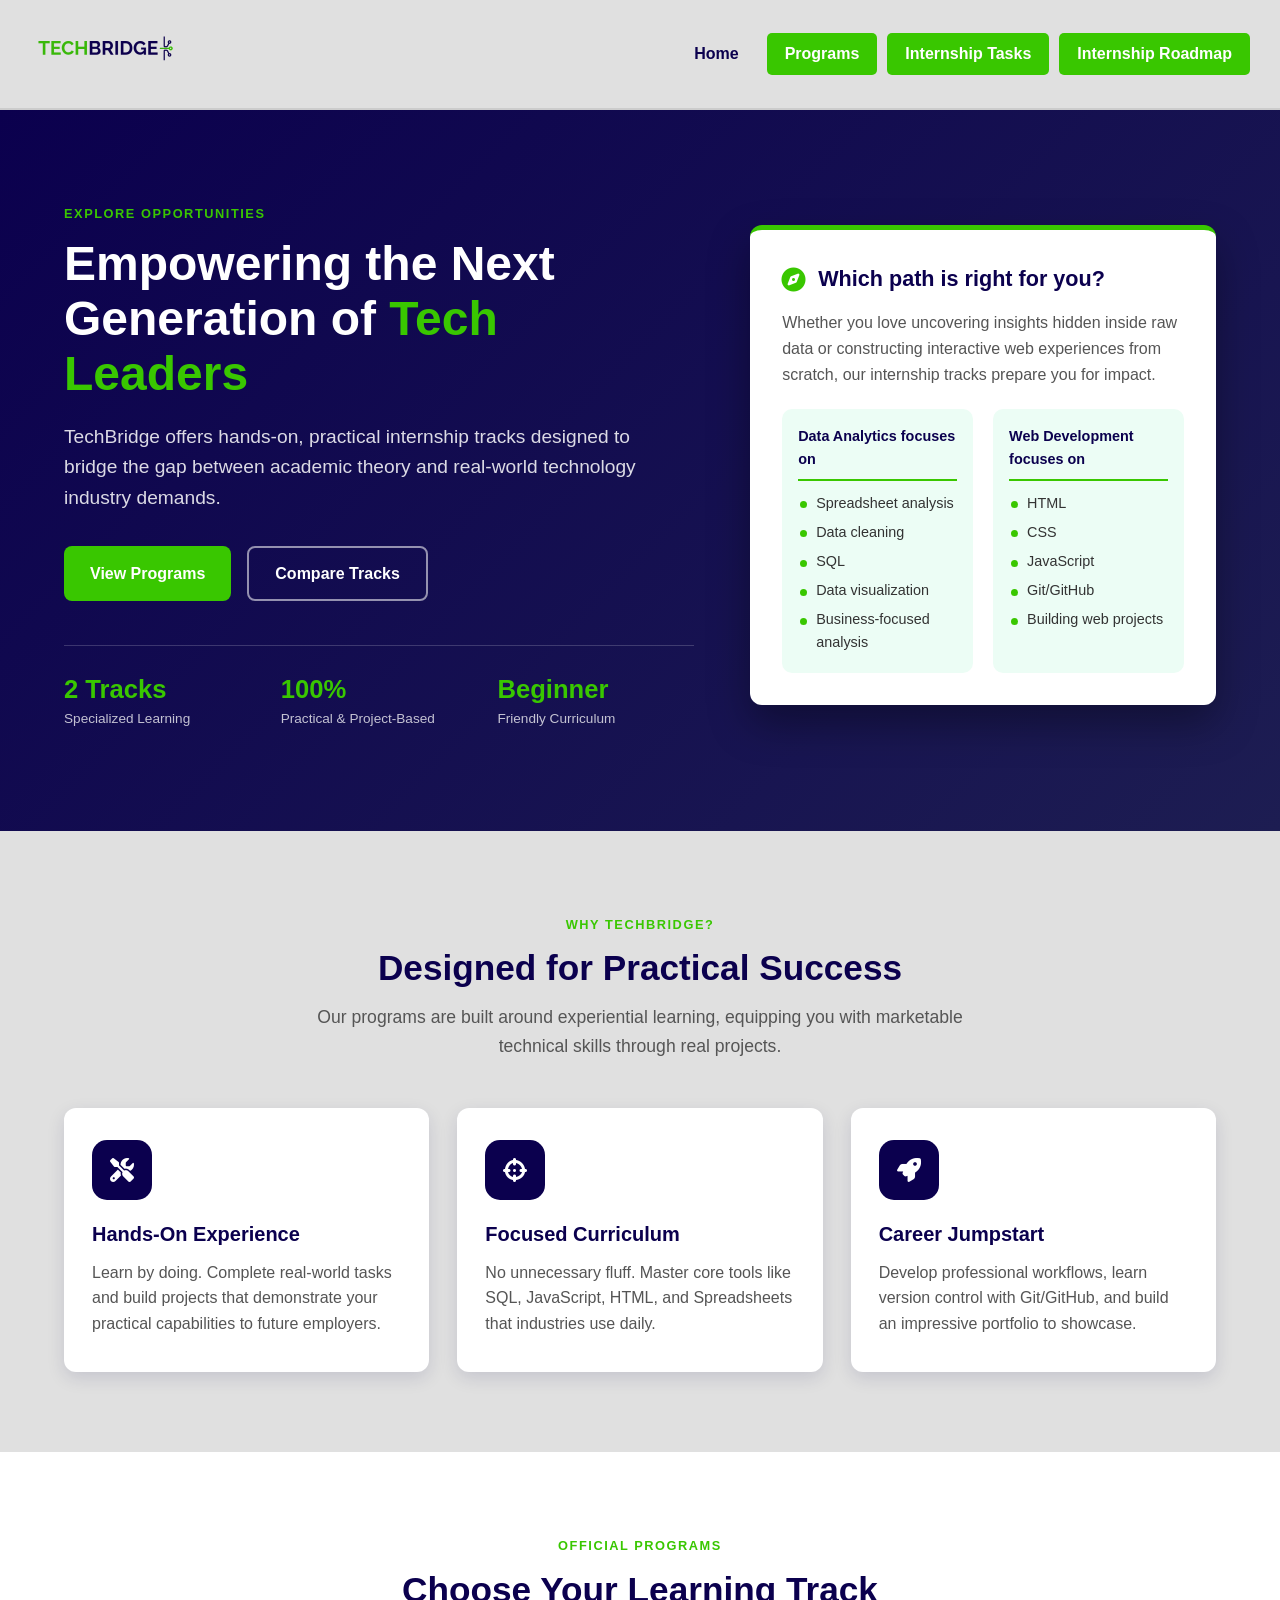
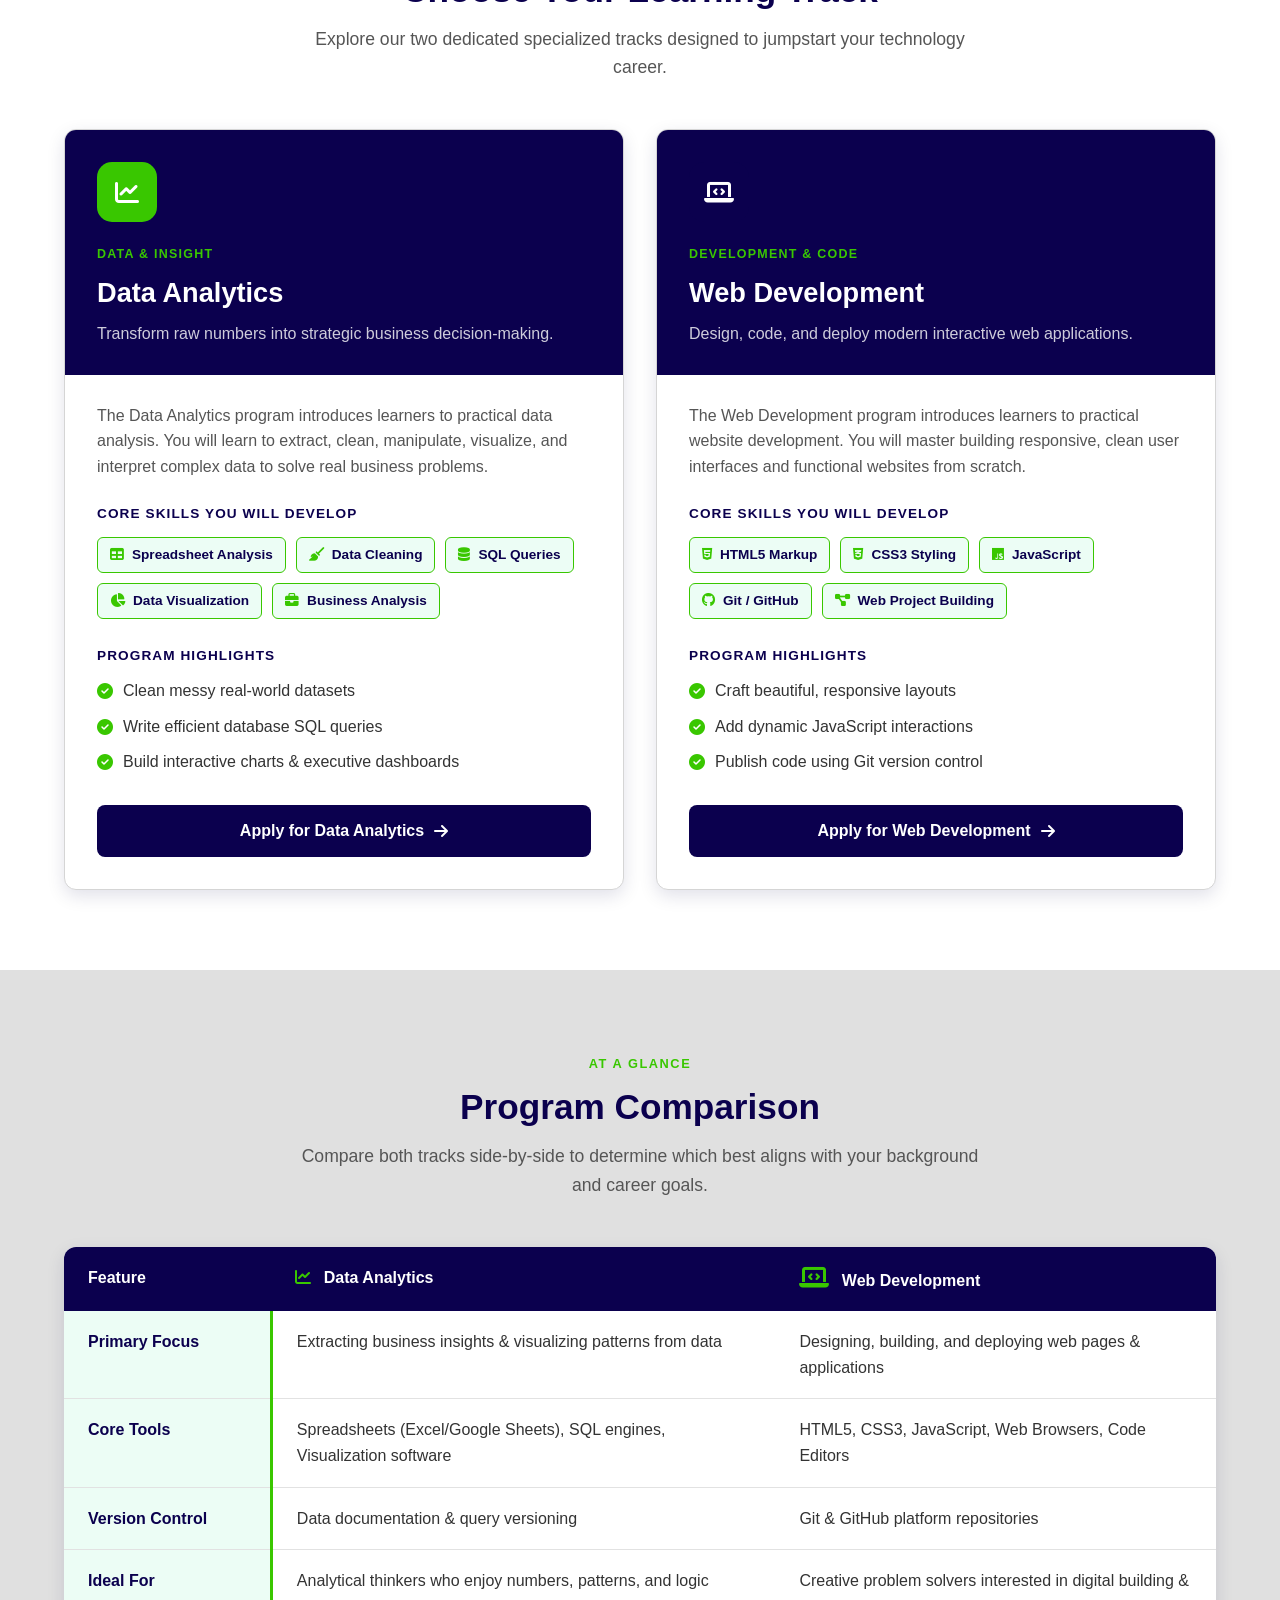
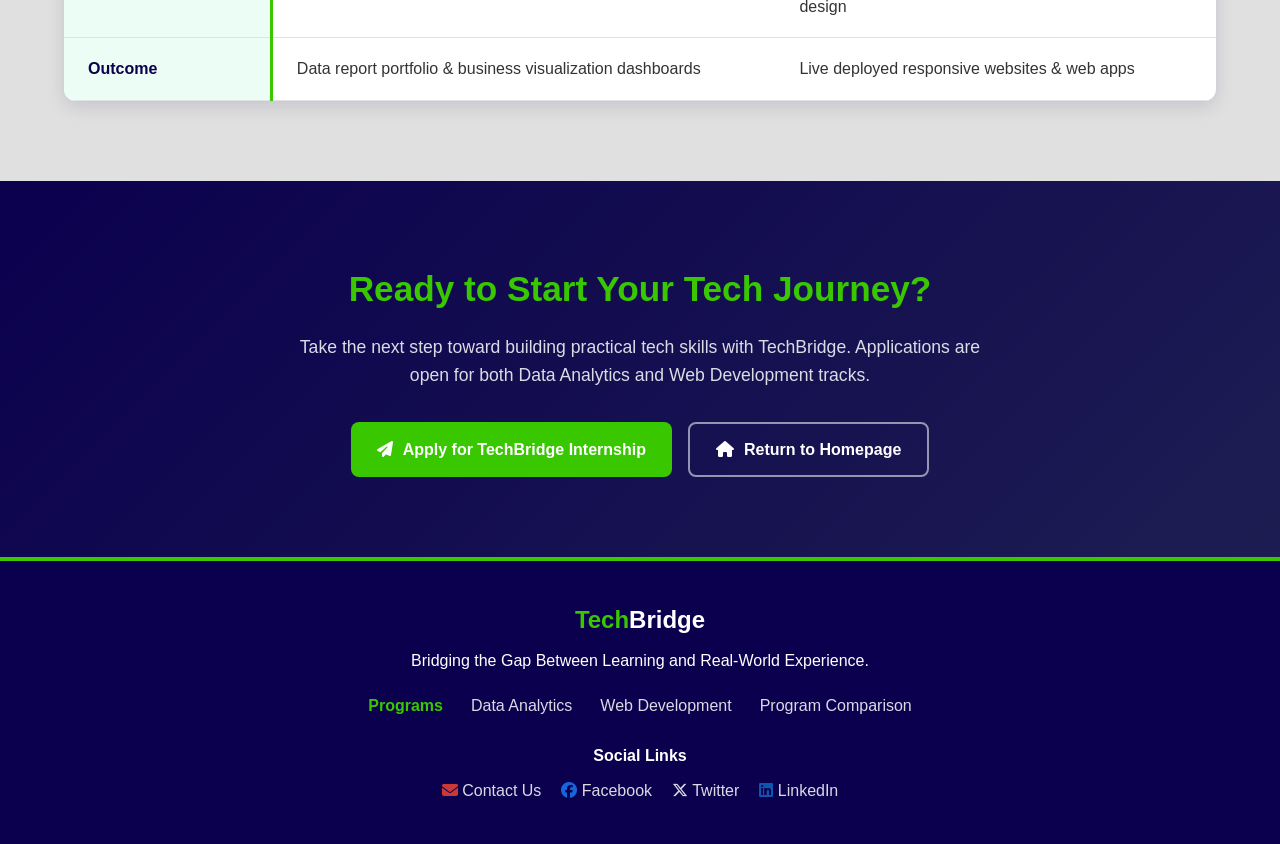
==== commit 431697c4: "feat: Add Internship Roadmap page and update navigation - Created a new roadmap.html page with an in" ====
--- a/programs.html
+++ b/programs.html
@@ -19,6 +19,7 @@
                 <li><a href="index.html">Home</a></li>
                 <li><a href="programs.html" class="nav-btn">Programs</a></li>
                 <li><a href="tasks.html" class="nav-btn">Internship Tasks</a></li>
+                <li><a href="roadmap.html" class="nav-btn">Internship Roadmap</a></li>
             </ul>
         </nav>
     </header>
--- a/index.css
+++ b/index.css
@@ -7,8 +7,12 @@
 :root {
     --primary-color: #39c700;
     --secondary-color: #0b004e;
-    --accent-color: white;
+    --accent-color: #ffffff;
     --background-color: #E0E0E0;
+    --navy-soft: #1d1d52;
+    --green-dark: #2a9400;
+    --green-tint: #ECFDF5;
+    --text-muted: #555;
 }
 
 a {
@@ -69,7 +73,7 @@
 }
 
 .nav-links a.nav-btn:hover {
-    background-color: #2a9400;
+    background-color: var(--green-dark);
     color: var(--accent-color);
 }
 
@@ -113,7 +117,7 @@
 
 .tagline {
     font-size: 1.2rem;
-    color: #555;
+    color: var(--text-muted);
     margin-top: 10px;
     border-left: 3px solid var(--primary-color);
     padding-left: 10px;
@@ -135,25 +139,11 @@
     border-radius: 5px;
 }
 
-.fa-clock {
-    color: #0a6cff;
-}
-
-.fa-bullseye {
-    color: #ef4444;
-}
-
-.fa-certificate {
-    color: #f59e0b;
-}
-
-.fa-users {
-    color: #25d366;
-}
-
-.fa-com {
-    color: var(--accent-color);
-}
+.fa-clock { color: #0a6cff; }
+.fa-bullseye { color: #ef4444; }
+.fa-certificate { color: #f59e0b; }
+.fa-users { color: #25d366; }
+.fa-com { color: var(--accent-color); }
 
 .overview-section {
     padding: 20px;
@@ -228,9 +218,8 @@
     color: var(--secondary-color);
 }
 
-.program-icon {
-    background-color: var(--secondary-color);
-    color: var(--accent-color);
+.program-icon,
+.program-icon-data {
     width: 60px;
     height: 60px;
     display: flex;
@@ -238,28 +227,14 @@
     justify-content: center;
     border-radius: 25%;
     margin: 10px 0;
-}
-
-.program-icon-data {
-    background-color: var(--primary-color);
-    color: var(--accent-color);
-    width: 60px;
-    height: 60px;
-    display: flex;
-    align-items: center;
-    justify-content: center;
-    border-radius: 25%;
-    margin: 10px 0;
-}
-
-.fa-laptop-code {
-    font-size: 1.5rem;
-    color: var(--accent-color);
-}
-
-.fa-chart-line {
-    color: var(--accent-color);
-}
+    color: var(--accent-color);
+}
+
+.program-icon { background-color: var(--secondary-color); }
+.program-icon-data { background-color: var(--primary-color); }
+
+.fa-laptop-code { font-size: 1.5rem; color: var(--accent-color); }
+.fa-chart-line { color: var(--accent-color); }
 
 .program-card-data {
     display: flex;
@@ -324,9 +299,7 @@
     margin-bottom: 15px;
 }
 
-.fa-award {
-    color: #f59e0b;
-}
+.fa-award { color: #f59e0b; }
 
 .internship-benefits {
     display: flex;
@@ -379,12 +352,10 @@
     gap: 10px;
 }
 
-.fa-check {
-    color: var(--primary-color);
-}
+.fa-check { color: var(--primary-color); }
 
 .connect-section {
-    background-color: #ECFDF5;
+    background-color: var(--green-tint);
     color: var(--secondary-color);
 }
 
@@ -407,27 +378,54 @@
     color: var(--accent-color);
     padding: 40px 20px;
     text-align: center;
+    border-top: 4px solid var(--primary-color);
 }
 
 footer h2 {
     color: var(--primary-color);
+    margin-bottom: 8px;
 }
 
 footer h2 > span {
     color: var(--accent-color);
-}
-
-.footer-section h2 {
-    margin-bottom: 8px;
 }
 
 .footer-section p {
     margin-bottom: 20px;
+}
+
+.footer-programs {
+    margin-bottom: 24px;
+}
+
+.footer-programs dl {
+    display: flex;
+    flex-wrap: wrap;
+    justify-content: center;
+    align-items: center;
+    gap: 8px 28px;
+}
+
+.footer-programs dt {
+    font-weight: bold;
+    color: var(--primary-color);
+}
+
+.footer-programs dd a {
+    opacity: 0.85;
+    color: var(--accent-color);
+    transition: opacity 0.3s ease, color 0.3s ease;
+}
+
+.footer-programs dd a:hover {
+    opacity: 1;
+    color: var(--primary-color);
 }
 
 .footer-links p {
     font-weight: bold;
     margin-bottom: 10px;
+    color: var(--accent-color);
 }
 
 .footer-social-links {
@@ -442,12 +440,14 @@
 
 .footer-social-links a {
     text-decoration: none;
-    color: inherit;
-    transition: opacity 0.3s ease;
+    color: var(--accent-color);
+    opacity: 0.85;
+    transition: opacity 0.3s ease, color 0.3s ease;
 }
 
 .footer-social-links a:hover {
-    opacity: 0.7;
+    opacity: 1;
+    color: var(--primary-color);
 }
 
 .fa-envelope { color: #ea4335; }
@@ -483,19 +483,6 @@
 .hero > :nth-child(2) { animation-delay: 0.15s; }
 .hero > :nth-child(3) { animation-delay: 0.3s; }
 .hero > :nth-child(4) { animation-delay: 0.45s; }
-
-@supports (animation-timeline: view()) {
-    .overview,
-    .programs-header,
-    .program-card,
-    .internship,
-    .internship-framework,
-    .connect {
-        animation: fade-in-down linear both;
-        animation-timeline: view();
-        animation-range: entry 0% entry 60%;
-    }
-}
 
 .hero-button,
 .program-card-button {
@@ -509,7 +496,7 @@
 }
 
 .hero-button {
-    --hover-color: #2a9400; 
+    --hover-color: var(--green-dark); 
 }
 
 .program-card-button {
--- a/programs.css
+++ b/programs.css
@@ -1,13 +1,3 @@
-:root {
-    --navy-soft: #1d1d52;          
-    --green-dark: #2a9400;         
-    --green-tint: #ECFDF5;         
-    --text-muted: #555;
-    --card-shadow: 0 6px 18px rgba(11, 0, 78, 0.12);
-    --card-shadow-hover: 0 12px 28px rgba(11, 0, 78, 0.22);
-    --radius: 12px;
-}
-
 html {
     scroll-behavior: smooth;
     scroll-padding-top: 90px;      
@@ -20,8 +10,6 @@
     padding: 0 24px;
 }
 
-/* ---------- Shared typography ---------- */
-
 .eyebrow {
     display: inline-block;
     font-size: 0.8rem;
@@ -53,8 +41,6 @@
 .pg-section {
     padding: 80px 0;
 }
-
-/* ---------- Buttons ---------- */
 
 .btn,
 .track-btn {
@@ -97,8 +83,6 @@
     color: var(--primary-color);
 }
 
-/* ---------- Hero ---------- */
-
 .pg-hero {
     background: linear-gradient(135deg, var(--secondary-color) 0%, var(--navy-soft) 100%);
     color: var(--accent-color);
@@ -156,12 +140,10 @@
     font-size: 0.85rem;
 }
 
-/* "Which path" card inside hero */
-
 .path-card {
     background-color: var(--accent-color);
     color: #333;
-    border-radius: var(--radius);
+    border-radius: 12px;
     padding: 32px;
     border-top: 5px solid var(--primary-color);
     box-shadow: 0 18px 40px rgba(0, 0, 0, 0.35);
@@ -227,8 +209,6 @@
     background-color: var(--primary-color);
 }
 
-/* ---------- Icon badge (shared) ---------- */
-
 .icon-badge {
     width: 60px;
     height: 60px;
@@ -242,16 +222,9 @@
     margin-bottom: 18px;
 }
 
-.icon-badge i {
-    color: inherit;                
-    font-size: inherit;
-}
-
 .icon-badge-green {
     background-color: var(--primary-color);
 }
-
-/* ---------- Why TechBridge ---------- */
 
 .feature-grid {
     display: grid;
@@ -261,16 +234,16 @@
 
 .feature-card {
     background-color: var(--accent-color);
-    border-radius: var(--radius);
+    border-radius: 12px;
     padding: 32px 28px;
-    box-shadow: var(--card-shadow);
+    box-shadow: 0 6px 18px rgba(11, 0, 78, 0.12);
     border-bottom: 4px solid transparent;
     transition: transform 0.3s ease, box-shadow 0.3s ease, border-color 0.3s ease;
 }
 
 .feature-card:hover {
     transform: translateY(-6px);
-    box-shadow: var(--card-shadow-hover);
+    box-shadow: 0 12px 28px rgba(11, 0, 78, 0.22);
     border-bottom-color: var(--primary-color);
 }
 
@@ -283,8 +256,6 @@
 .feature-card p {
     color: var(--text-muted);
 }
-
-/* ---------- Tracks ---------- */
 
 .tracks {
     background-color: var(--accent-color);
@@ -302,30 +273,22 @@
     flex-direction: column;
     background-color: var(--accent-color);
     border: 1px solid #d5d5d5;
-    border-radius: var(--radius);
+    border-radius: 12px;
     overflow: hidden;
-    box-shadow: var(--card-shadow);
+    box-shadow: 0 6px 18px rgba(11, 0, 78, 0.12);
     transition: transform 0.3s ease, box-shadow 0.3s ease, border-color 0.3s ease;
 }
 
 .track-card:hover {
     transform: translateY(-6px);
     border-color: var(--primary-color);
-    box-shadow: var(--card-shadow-hover);
+    box-shadow: 0 12px 28px rgba(11, 0, 78, 0.22);
 }
 
 .track-header {
     background-color: var(--secondary-color);
     color: var(--accent-color);
     padding: 32px 32px 28px;
-}
-
-.track-header .icon-badge {
-    background-color: var(--navy-soft);
-}
-
-.track-header .icon-badge-green {
-    background-color: var(--primary-color);
 }
 
 .track-tag {
@@ -426,12 +389,10 @@
     background-color: var(--primary-color);
 }
 
-/* ---------- Comparison table ---------- */
-
 .table-wrap {
     overflow-x: auto;
-    border-radius: var(--radius);
-    box-shadow: var(--card-shadow);
+    border-radius: 12px;
+    box-shadow: 0 6px 18px rgba(11, 0, 78, 0.12);
     background-color: var(--accent-color);
 }
 
@@ -471,18 +432,11 @@
 
 .compare-table tbody tr {
     border-bottom: 1px solid #e2e2e2;
-    transition: background-color 0.25s ease;
-}
-
-.compare-table tbody tr:last-child {
-    border-bottom: 0;
 }
 
 .compare-table tbody tr:hover td {
     background-color: #f6fff1;
 }
-
-/* ---------- Call to action ---------- */
 
 .pg-cta {
     background: linear-gradient(135deg, var(--secondary-color) 0%, var(--navy-soft) 100%);
@@ -513,42 +467,6 @@
     justify-content: center;
     gap: 16px;
 }
-
-/* ---------- Footer (extends index.css) ---------- */
-
-.programs-page .footer-section {
-    position: static;             
-    border-top: 4px solid var(--primary-color);
-}
-
-.footer-programs {
-    margin-bottom: 24px;
-}
-
-.footer-programs dl {
-    display: flex;
-    flex-wrap: wrap;
-    justify-content: center;
-    align-items: center;
-    gap: 8px 28px;
-}
-
-.footer-programs dt {
-    font-weight: bold;
-    color: var(--primary-color);
-}
-
-.footer-programs dd a {
-    opacity: 0.85;
-    transition: opacity 0.3s ease, color 0.3s ease;
-}
-
-.footer-programs dd a:hover {
-    opacity: 1;
-    color: var(--primary-color);
-}
-
-/* ---------- Responsive ---------- */
 
 @media (max-width: 992px) {
     .hero-layout {
@@ -560,74 +478,21 @@
         font-size: 2.5rem;
     }
 
-    .feature-grid {
-        grid-template-columns: 1fr;
-    }
-
+    .feature-grid,
     .track-grid {
         grid-template-columns: 1fr;
     }
 }
 
 @media (max-width: 600px) {
-    .container {
-        padding: 0 16px;
-    }
-
-    .pg-hero {
-        padding: 60px 0 70px;
-    }
-
-    .pg-section,
-    .pg-cta {
-        padding: 56px 0;
-    }
-
-    .hero-content h1 {
-        font-size: 2rem;
-    }
-
-    .section-heading h2,
-    .pg-cta h2 {
-        font-size: 1.7rem;
-    }
-
-    .hero-stats {
-        grid-template-columns: 1fr;
-        gap: 14px;
-    }
-
-    .path-card {
-        padding: 24px 20px;
-    }
-
-    .path-lists {
-        grid-template-columns: 1fr;
-    }
-
-    .track-header,
-    .track-body {
-        padding-left: 22px;
-        padding-right: 22px;
-    }
-
-    .btn,
-    .hero-actions .btn,
-    .cta-actions .btn {
-        width: 100%;
-    }
-}
-
-/* Respect users who prefer reduced motion */
-@media (prefers-reduced-motion: reduce) {
-    html {
-        scroll-behavior: auto;
-    }
-
-    .btn,
-    .track-btn,
-    .feature-card,
-    .track-card {
-        transition: none;
-    }
+    .container { padding: 0 16px; }
+    .pg-hero { padding: 60px 0 70px; }
+    .pg-section, .pg-cta { padding: 56px 0; }
+    .hero-content h1 { font-size: 2rem; }
+    .section-heading h2, .pg-cta h2 { font-size: 1.7rem; }
+    .hero-stats { grid-template-columns: 1fr; gap: 14px; }
+    .path-card { padding: 24px 20px; }
+    .path-lists { grid-template-columns: 1fr; }
+    .track-header, .track-body { padding: 22px; }
+    .btn, .hero-actions .btn, .cta-actions .btn { width: 100%; }
 }
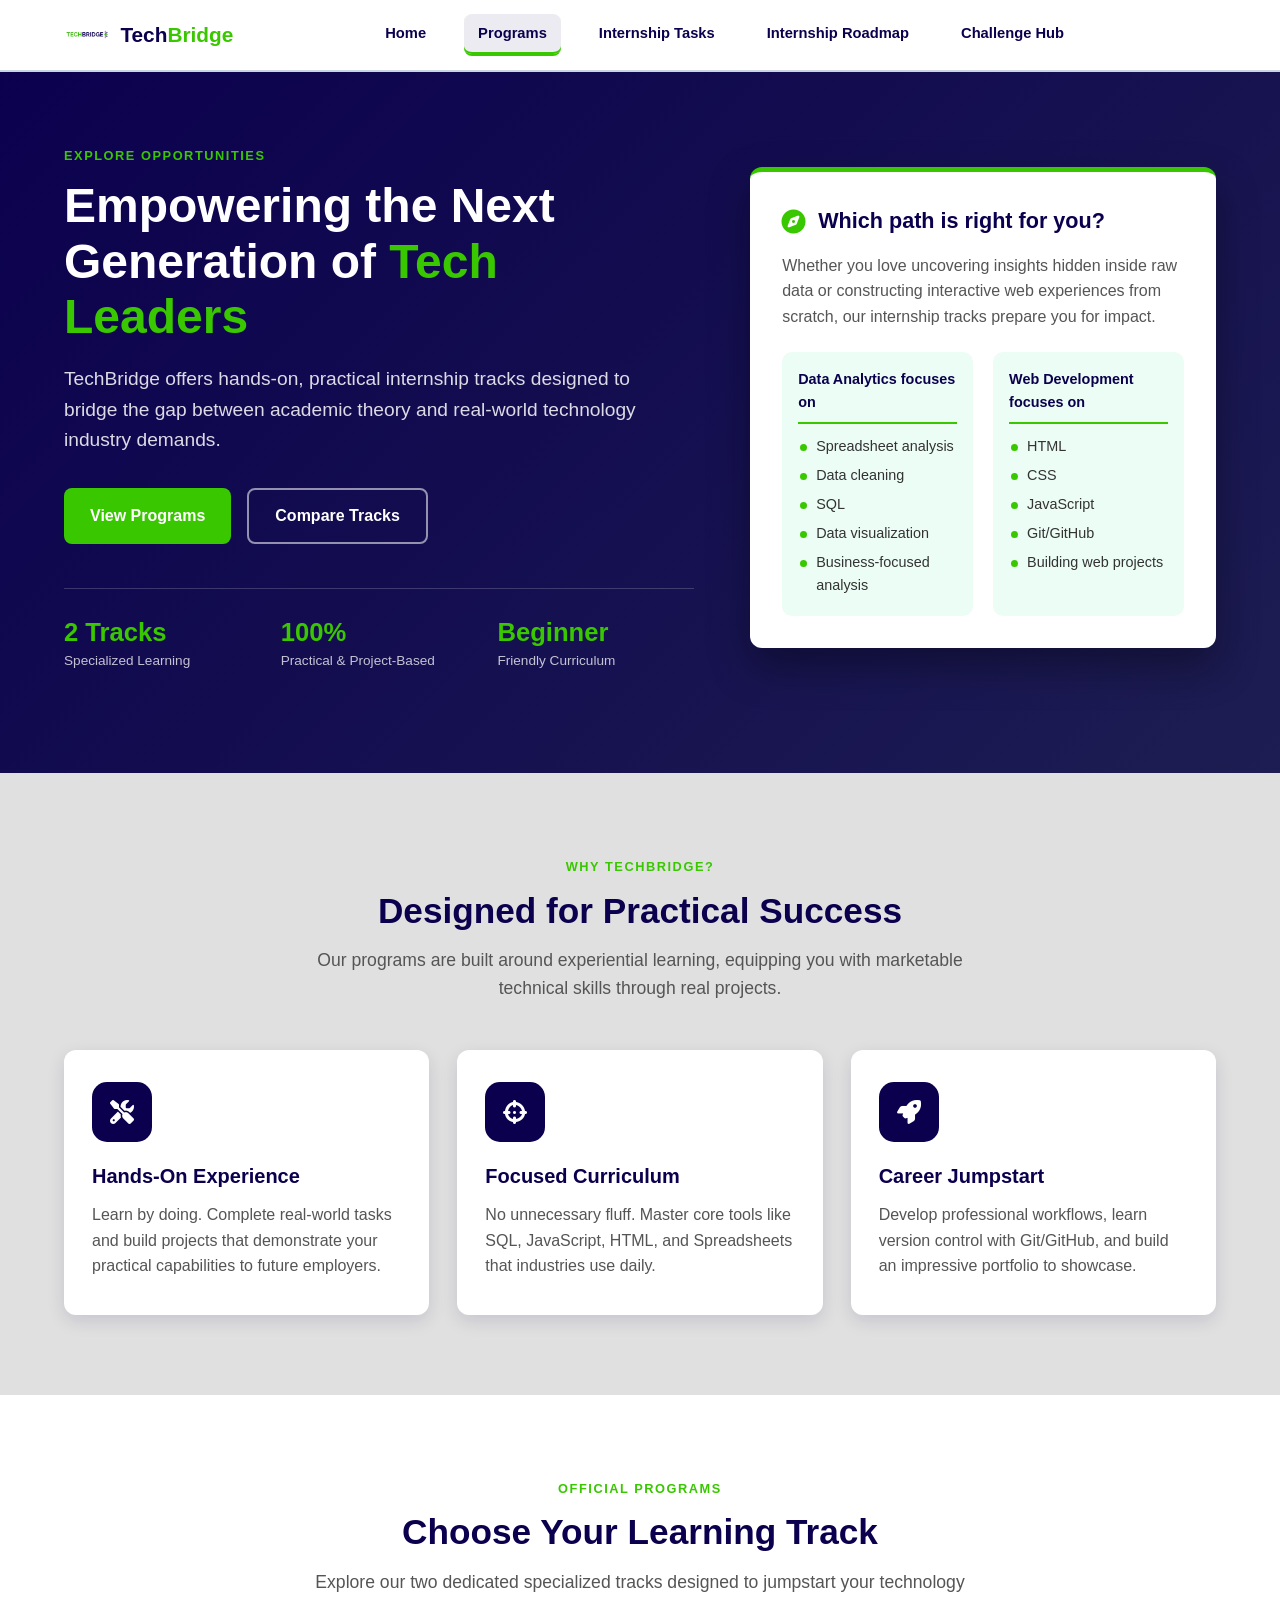
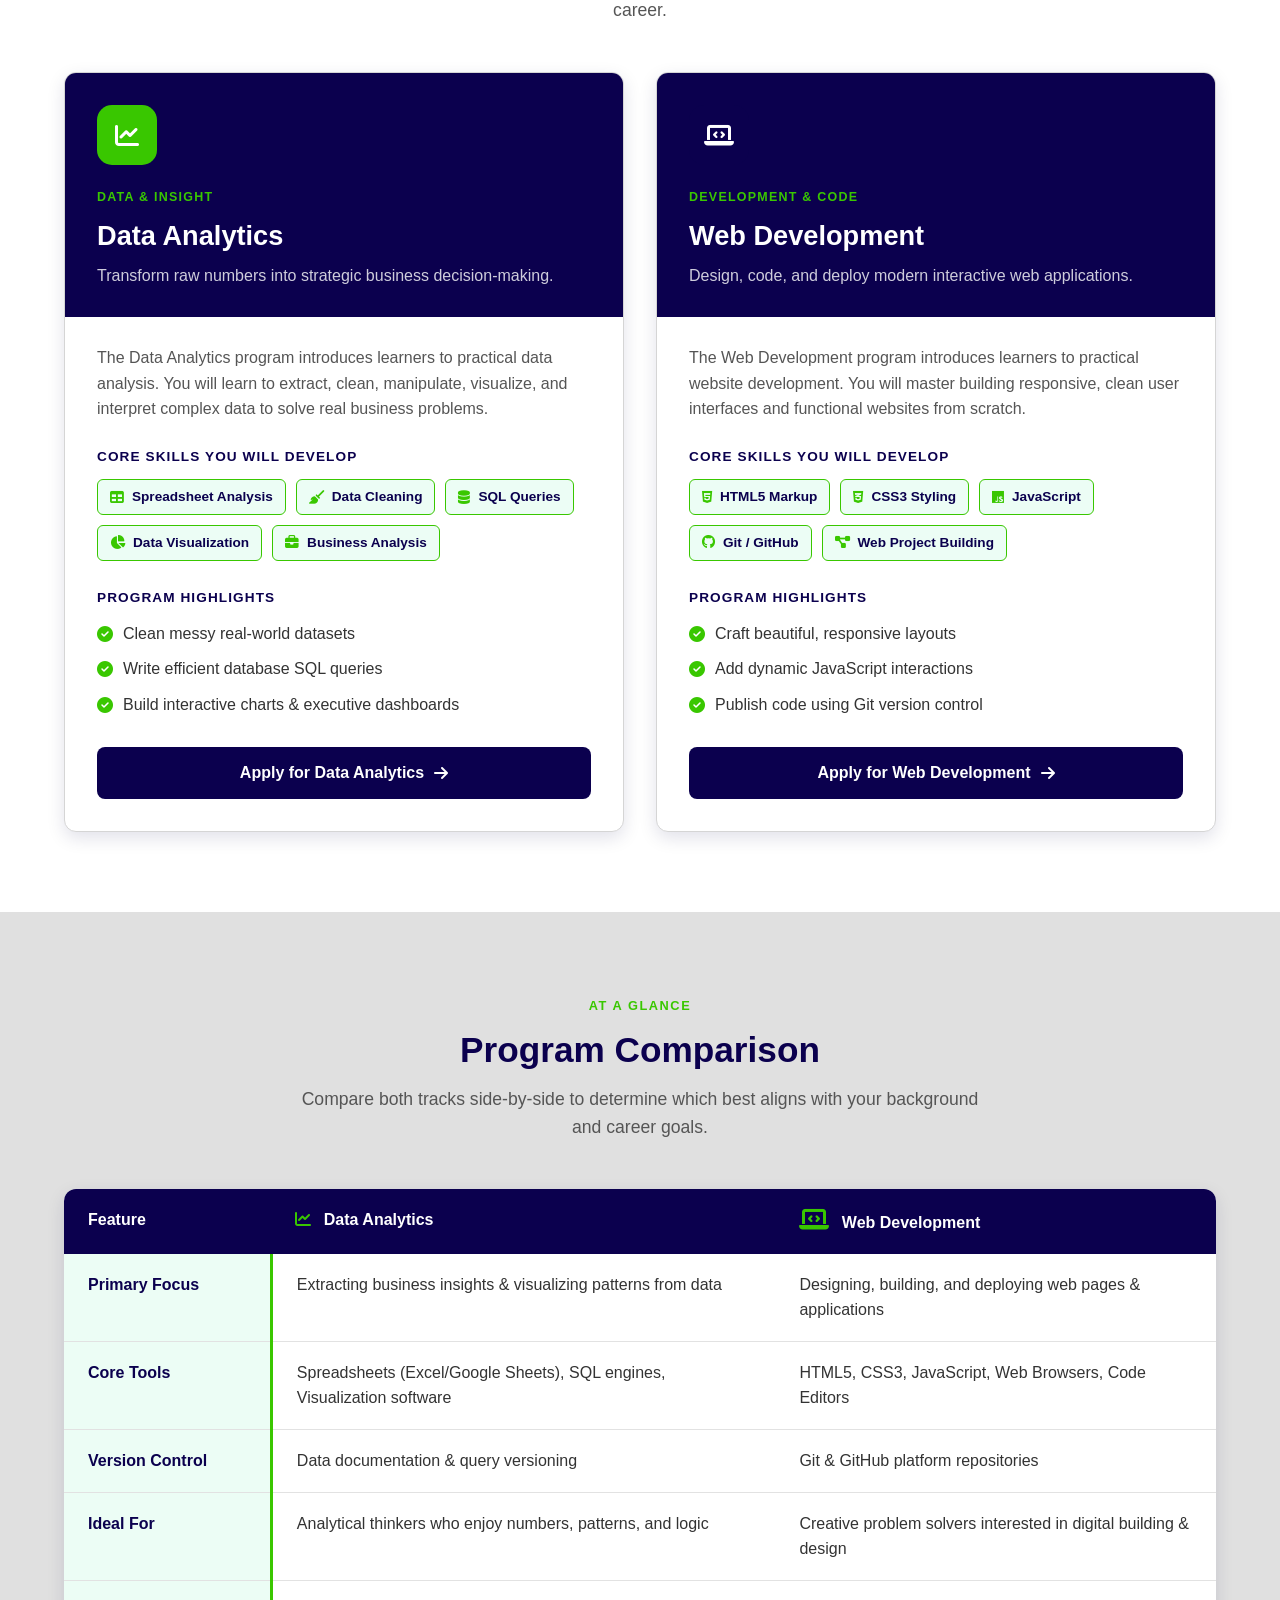
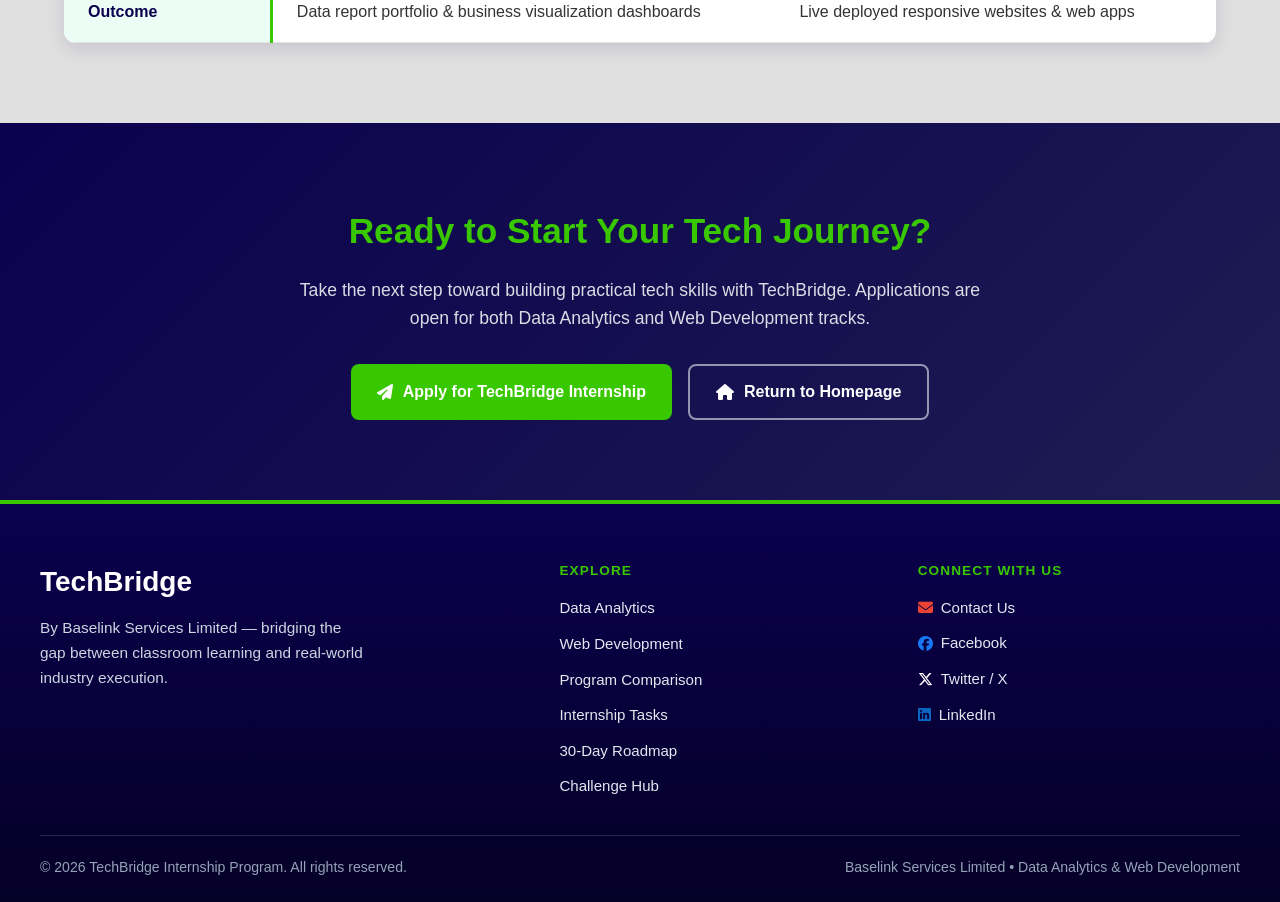
==== commit 5aecea26: "Refactor header and footer structure across multiple pages; enhance styling for navigation and foote" ====
--- a/programs.html
+++ b/programs.html
@@ -10,18 +10,27 @@
     <link rel="stylesheet" href="programs.css">
 </head>
 <body class="programs-page">
-    <header>
-        <a href="index.html" class="logo">
-            <img src="./images/techbridge-logo.png" alt="Tech Bridge Logo" width="150" height="100" style="object-fit: cover;">
-        </a>
-        <nav class="navbar">
-            <ul class="nav-links">
-                <li><a href="index.html">Home</a></li>
-                <li><a href="programs.html" class="nav-btn">Programs</a></li>
-                <li><a href="tasks.html" class="nav-btn">Internship Tasks</a></li>
-                <li><a href="roadmap.html" class="nav-btn">Internship Roadmap</a></li>
-            </ul>
-        </nav>
+    <header class="navbar">
+        <div class="container nav-container">
+            <a href="index.html" class="brand" aria-label="TechBridge Home">
+                <img src="./images/techbridge-logo.png" alt="TechBridge Logo" class="brand-logo" />
+                <span class="brand-text">Tech<span class="brand-accent">Bridge</span></span>
+            </a>
+
+            <nav class="nav-links" id="navLinks" aria-label="Main Navigation">
+                <a href="index.html" class="nav-link">Home</a>
+                <a href="programs.html" class="nav-link active">Programs</a>
+                <a href="tasks.html" class="nav-link">Internship Tasks</a>
+                <a href="roadmap.html" class="nav-link">Internship Roadmap</a>
+                <a href="challenge.html" class="nav-link">Challenge Hub</a>
+            </nav>
+
+            <div class="nav-actions">
+                <button id="mobileMenuBtn" class="icon-btn mobile-only" aria-label="Toggle Menu" aria-expanded="false">
+                    ☰
+                </button>
+            </div>
+        </div>
     </header>
 
     <main>
@@ -257,44 +266,60 @@
         </section>
     </main>
 
-    <section class="footer-section">
-        <footer>
-            <h2>Tech<span>Bridge</span></h2>
-            <p>Bridging the Gap Between Learning and Real-World Experience.</p>
-            <div class="footer-programs">
-                <dl>
-                    <dt><a href="programs.html">Programs</a></dt>
-                    <dd><a href="#tracks">Data Analytics</a></dd>
-                    <dd><a href="#tracks">Web Development</a></dd>
-                    <dd><a href="#compare">Program Comparison</a></dd>
-                </dl>
-            </div>
-            <div class="footer-links">
-                <p>Social Links</p>
-                <ul class="footer-social-links">
-                    <li>
-                        <a target="_blank" href="mailto:techbridgebaslink@gmail.com">
-                        <i class="fa-solid fa-envelope icon"></i> Contact Us
-                        </a>
-                    </li>
-                    <li>
-                        <a target="_blank" href="https://www.facebook.com/p/Baselink-Services-100066771475783/">
-                        <i class="fa-brands fa-facebook icon"></i> Facebook
-                        </a>
-                    </li>
-                    <li>
-                        <a target="_blank" href="https://twitter.com/techbridge">
-                        <i class="fa-brands fa-x-twitter icon"></i> Twitter
-                        </a>
-                    </li>
-                    <li>
-                        <a target="_blank" href="https://www.linkedin.com/company/techbridge-services/">
-                        <i class="fa-brands fa-linkedin icon"></i> LinkedIn
-                        </a>
-                    </li>
-                </ul>
-            </div>
-        </footer>
-    </section>
+    <footer class="footer-section">
+        <div class="footer-container">
+            <div class="footer-grid">
+                <div>
+                    <h2 class="footer-brand-title">Tech<span>Bridge</span></h2>
+                    <p class="footer-tagline">
+                        By Baselink Services Limited — bridging the gap between classroom learning and real-world industry execution.
+                    </p>
+                </div>
+
+                <div>
+                    <h3 class="footer-heading">Explore</h3>
+                    <ul class="footer-nav-list">
+                        <li><a href="programs.html#tracks">Data Analytics</a></li>
+                        <li><a href="programs.html#tracks">Web Development</a></li>
+                        <li><a href="programs.html#compare">Program Comparison</a></li>
+                        <li><a href="tasks.html">Internship Tasks</a></li>
+                        <li><a href="roadmap.html">30-Day Roadmap</a></li>
+                        <li><a href="challenge.html">Challenge Hub</a></li>
+                    </ul>
+                </div>
+
+                <div>
+                    <h3 class="footer-heading">Connect With Us</h3>
+                    <ul class="footer-nav-list">
+                        <li>
+                            <a target="_blank" href="mailto:techbridgebaslink@gmail.com">
+                                <i class="fa-solid fa-envelope icon"></i> Contact Us
+                            </a>
+                        </li>
+                        <li>
+                            <a target="_blank" href="https://www.facebook.com/p/Baselink-Services-100066771475783/">
+                                <i class="fa-brands fa-facebook icon"></i> Facebook
+                            </a>
+                        </li>
+                        <li>
+                            <a target="_blank" href="https://twitter.com/techbridge">
+                                <i class="fa-brands fa-x-twitter icon"></i> Twitter / X
+                            </a>
+                        </li>
+                        <li>
+                            <a target="_blank" href="https://www.linkedin.com/company/techbridge-services/">
+                                <i class="fa-brands fa-linkedin icon"></i> LinkedIn
+                            </a>
+                        </li>
+                    </ul>
+                </div>
+            </div>
+
+            <div class="footer-bottom">
+                <p>&copy; 2026 TechBridge Internship Program. All rights reserved.</p>
+                <p>Baselink Services Limited &bull; Data Analytics &amp; Web Development</p>
+            </div>
+        </div>
+    </footer>
 </body>
 </html>
--- a/index.css
+++ b/index.css
@@ -21,74 +21,208 @@
 }
 
 body {
-    font-family: Arial, sans-serif;
+    font-family: 'Inter', Arial, sans-serif;
     line-height: 1.6;
     background-color: var(--background-color);
     color: #333;
 }
 
-header {
-    border-bottom: 2px solid #ccc;
+.logo {
+    display: inline-flex;
+    align-items: center;
+    gap: 10px;
+    flex-shrink: 0;
+}
+
+.logo img {
+    height: 48px;
+    width: auto;
+    object-fit: contain;
+    display: block;
+}
+
+.logo-text {
+    font-size: 1.35rem;
+    font-weight: 800;
+    color: var(--secondary-color);
+    letter-spacing: -0.02em;
+}
+
+.logo-text span {
+    color: var(--primary-color);
+}
+
+.container {
+    width: 100%;
+    max-width: 1200px;
+    margin: 0 auto;
+    padding: 0 1.25rem;
+}
+
+.navbar {
+    background-color: var(--accent-color);
+    border-bottom: 2px solid #cbd5e1;
     position: sticky;
     top: 0;
-    background-color: var(--background-color);
-    display: flex;
+    z-index: 50;
+}
+
+.nav-container {
+    display: flex;
+    align-items: center;
     justify-content: space-between;
-    align-items: center;
-    padding: 0 30px;
-    margin-bottom: 20px;
-    z-index: 50;
-}
-
-.navbar {
-    display: flex;
-    align-items: center;
+    height: 70px;
+}
+
+.brand {
+    display: flex;
+    align-items: center;
+    gap: 0.65rem;
+    text-decoration: none;
+    color: var(--secondary-color);
+    font-weight: 800;
+    font-size: 1.3rem;
+}
+
+.brand-logo {
+    height: 46px;
+    width: auto;
+    object-fit: contain;
+    display: block;
+}
+
+.brand-accent {
+    color: var(--primary-color);
 }
 
 .nav-links {
-    list-style: none;
-    padding: 0;
-    display: flex;
-    align-items: center;
-    gap: 10px;
+    display: flex;
+    gap: 1.5rem;
+    align-items: center;
+}
+
+.nav-link {
+    text-decoration: none;
+    color: var(--secondary-color);
+    font-weight: 600;
+    font-size: 0.95rem;
+    padding: 0.4rem 0.25rem;
+    border-bottom: 2px solid transparent;
+    transition: color 0.22s ease, border-color 0.22s ease;
+}
+
+.nav-link:hover,
+.nav-link.active {
+    color: var(--green-dark);
+    border-bottom-color: var(--primary-color);
+}
+
+.nav-actions {
+    display: flex;
+    align-items: center;
+    gap: 0.5rem;
+}
+
+.icon-btn {
+    background: #e9eef5;
+    border: 1px solid #cbd5e1;
+    color: var(--secondary-color);
+    width: 38px;
+    height: 38px;
+    border-radius: 8px;
+    cursor: pointer;
+    display: grid;
+    place-items: center;
+    font-size: 1.05rem;
+}
+
+.mobile-only {
+    display: none;
+}
+
+@media (max-width: 680px) {
+    .mobile-only {
+        display: grid;
+    }
+
+    .nav-links {
+        display: none;
+        position: absolute;
+        top: 70px;
+        left: 0;
+        right: 0;
+        background: var(--accent-color);
+        flex-direction: column;
+        padding: 1rem 1.25rem;
+        border-bottom: 2px solid #cbd5e1;
+        gap: 0.75rem;
+    }
+
+    .nav-links.open {
+        display: flex;
+    }
 }
 
 .nav-links a {
-    display: inline-block;
-    padding: 8px 18px;
-    border-radius: 5px;
-    font-weight: bold;
-    color: var(--secondary-color);
-    transition: background-color 0.3s ease, color 0.3s ease;
+    display: inline-flex;
+    align-items: center;
+    gap: 6px;
+    padding: 8px 14px;
+    border-radius: 8px;
+    font-size: 0.92rem;
+    font-weight: 600;
+    color: var(--secondary-color);
+    transition: background-color 0.25s ease, color 0.25s ease, transform 0.2s ease;
 }
 
 .nav-links a:hover {
+    background-color: var(--green-tint);
+    color: var(--green-dark);
+}
+
+.nav-links a.active {
     background-color: rgba(11, 0, 78, 0.08);
-    color: var(--primary-color);
-}
-
-.nav-links a.nav-btn {
+    color: var(--secondary-color);
+    box-shadow: inset 0 -2px 0 var(--primary-color);
+}
+
+.nav-links a.nav-cta {
     background-color: var(--primary-color);
-    color: var(--accent-color);
-}
-
-.nav-links a.nav-btn:hover {
+    color: var(--secondary-color);
+    font-weight: 700;
+    margin-left: 6px;
+    box-shadow: 0 3px 10px rgba(57, 199, 0, 0.25);
+}
+
+.nav-links a.nav-cta:hover,
+.nav-links a.nav-cta.active {
     background-color: var(--green-dark);
     color: var(--accent-color);
-}
-
-@media (max-width: 768px) {
-    header {
-        padding: 0 15px;
+    box-shadow: 0 4px 12px rgba(42, 148, 0, 0.32);
+    transform: translateY(-1px);
+}
+
+@media (max-width: 900px) {
+    .header-inner {
+        height: auto;
+        flex-wrap: wrap;
+        padding: 12px 16px;
+        justify-content: center;
     }
 
     .nav-links {
+        flex-wrap: wrap;
+        justify-content: center;
         gap: 4px;
     }
 
     .nav-links a {
         padding: 6px 10px;
-        font-size: 0.9rem;
+        font-size: 0.85rem;
+    }
+
+    .nav-links a.nav-cta {
+        margin-left: 0;
     }
 }
 
@@ -374,80 +508,86 @@
 }
 
 .footer-section {
-    background-color: var(--secondary-color);
-    color: var(--accent-color);
-    padding: 40px 20px;
-    text-align: center;
+    background: linear-gradient(180deg, var(--secondary-color) 0%, #050026 100%);
+    color: var(--accent-color);
+    padding: 56px 24px 24px;
     border-top: 4px solid var(--primary-color);
 }
 
-footer h2 {
-    color: var(--primary-color);
-    margin-bottom: 8px;
-}
-
-footer h2 > span {
-    color: var(--accent-color);
-}
-
-.footer-section p {
-    margin-bottom: 20px;
-}
-
-.footer-programs {
-    margin-bottom: 24px;
-}
-
-.footer-programs dl {
-    display: flex;
-    flex-wrap: wrap;
-    justify-content: center;
-    align-items: center;
-    gap: 8px 28px;
-}
-
-.footer-programs dt {
-    font-weight: bold;
-    color: var(--primary-color);
-}
-
-.footer-programs dd a {
-    opacity: 0.85;
-    color: var(--accent-color);
-    transition: opacity 0.3s ease, color 0.3s ease;
-}
-
-.footer-programs dd a:hover {
-    opacity: 1;
-    color: var(--primary-color);
-}
-
-.footer-links p {
-    font-weight: bold;
+.footer-container {
+    width: 100%;
+    max-width: 1200px;
+    margin: 0 auto;
+}
+
+.footer-grid {
+    display: grid;
+    grid-template-columns: 1.5fr 1fr 1fr;
+    gap: 36px;
+    padding-bottom: 36px;
+    border-bottom: 1px solid rgba(255, 255, 255, 0.14);
+    text-align: left;
+}
+
+.footer-brand-title {
+    font-size: 1.75rem;
+    font-weight: 800;
+    color: var(--primary-color);
     margin-bottom: 10px;
-    color: var(--accent-color);
-}
-
-.footer-social-links {
+}
+
+.footer-brand-title > span {
+    color: var(--accent-color);
+}
+
+.footer-tagline {
+    color: #cbd5e1;
+    font-size: 0.96rem;
+    max-width: 38ch;
+    line-height: 1.65;
+}
+
+.footer-heading {
+    font-size: 0.85rem;
+    font-weight: 700;
+    text-transform: uppercase;
+    letter-spacing: 0.08em;
+    color: var(--primary-color);
+    margin-bottom: 14px;
+}
+
+.footer-nav-list {
     list-style: none;
     padding: 0;
     margin: 0;
     display: flex;
-    justify-content: center;
-    gap: 20px;
+    flex-direction: column;
+    gap: 10px;
+}
+
+.footer-nav-list a {
+    display: inline-flex;
+    align-items: center;
+    gap: 8px;
+    color: #e2e8f0;
+    font-size: 0.94rem;
+    transition: color 0.25s ease, transform 0.25s ease;
+}
+
+.footer-nav-list a:hover {
+    color: var(--primary-color);
+    transform: translateX(4px);
+}
+
+.footer-bottom {
+    padding-top: 20px;
+    display: flex;
+    justify-content: space-between;
+    align-items: center;
     flex-wrap: wrap;
-}
-
-.footer-social-links a {
-    text-decoration: none;
-    color: var(--accent-color);
-    opacity: 0.85;
-    transition: opacity 0.3s ease, color 0.3s ease;
-}
-
-.footer-social-links a:hover {
-    opacity: 1;
-    color: var(--primary-color);
+    gap: 12px;
+    font-size: 0.88rem;
+    color: #94a3b8;
 }
 
 .fa-envelope { color: #ea4335; }
@@ -455,6 +595,12 @@
 .fa-x-twitter { color: #fffefe; }
 .fa-linkedin { color: #0a66c2; }
 
+@media (max-width: 820px) {
+    .footer-grid {
+        grid-template-columns: 1fr 1fr;
+    }
+}
+
 @media (max-width: 768px) {
     .program-cards {
         flex-direction: column;
@@ -469,6 +615,18 @@
 
     .internship-framework {
         width: 100%;
+    }
+}
+
+@media (max-width: 600px) {
+    .footer-grid {
+        grid-template-columns: 1fr;
+        gap: 28px;
+    }
+
+    .footer-bottom {
+        flex-direction: column;
+        text-align: center;
     }
 }
 
@@ -506,4 +664,20 @@
 .hero-button:hover,
 .program-card-button:hover {
     background-size: 100% 100%;
-}+}
+
+.footer-brand-title {
+    font-size: 1.75rem;
+    font-weight: 800;
+    color: var(--primary);
+    margin-bottom: 0.65rem;
+}
+
+.footer-brand-title > span {
+    color: #ffffff;
+}
+
+.fa-envelope { color: #ea4335; }
+.fa-facebook { color: #1877f2; }
+.fa-x-twitter { color: #fffefe; }
+.fa-linkedin { color: #0a66c2; }
